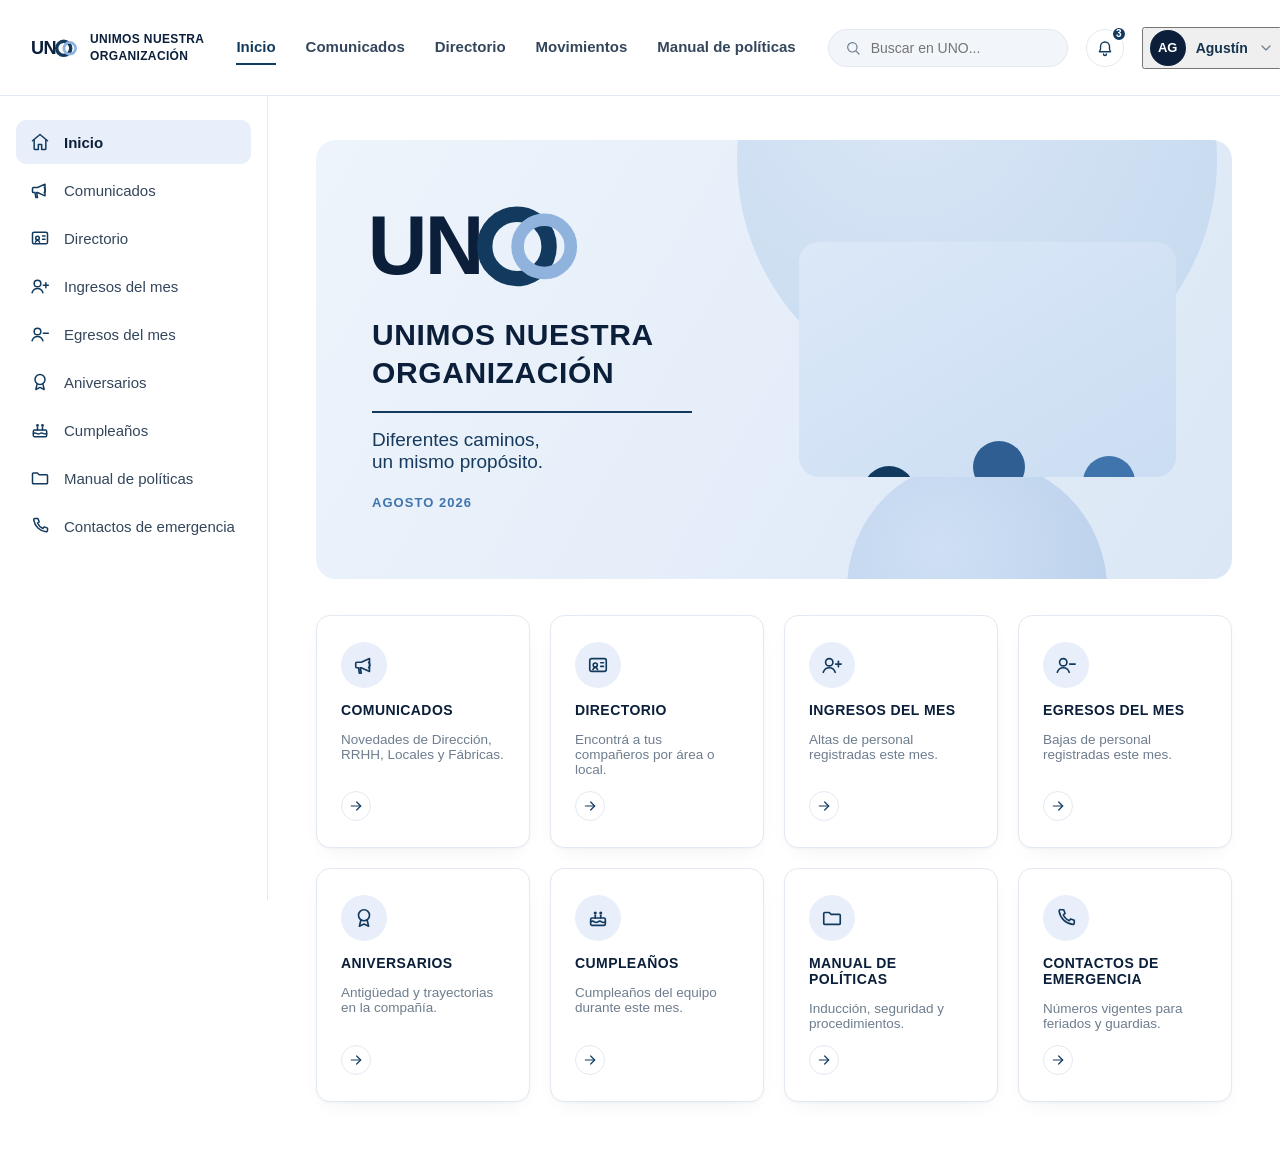
==== intranet/index.html @ 5af71566 "Construir las 9 páginas de la intranet UNO según la propuesta visual (PDF) - index.html (Inicio con " ====
<!doctype html>
<html lang="es">
<head>
  <meta charset="UTF-8">
  <meta name="viewport" content="width=device-width, initial-scale=1">
  <title>Inicio · UNO Intranet</title>
  <meta name="description" content="Portal de inicio de la intranet de UNO.">
  <link rel="icon" type="image/svg+xml" href="assets/img/favicon.svg">
  <link rel="stylesheet" href="assets/css/styles.css">
</head>
<body>
  <header class="site-header">
    <a class="brand" href="index.html">
      <img class="brand__mark" src="assets/img/logo-mark.svg" alt="" width="46" height="46">
      <span class="brand__word">UNIMOS NUESTRA<br>ORGANIZACIÓN</span>
    </a>
    <nav class="main-nav" aria-label="Navegación principal">
        <a class="main-nav__link is-active" href="index.html">Inicio</a>
        <a class="main-nav__link" href="comunicados.html">Comunicados</a>
        <a class="main-nav__link" href="directorio.html">Directorio</a>
        <a class="main-nav__link" href="ingresos.html">Movimientos</a>
        <a class="main-nav__link" href="manual-politicas.html">Manual de políticas</a>
    </nav>
    <div class="header-tools">
      <label class="search-box">
        <svg width="16" height="16" viewBox="0 0 24 24" fill="none" stroke="currentColor" stroke-width="1.8" stroke-linecap="round" stroke-linejoin="round"><circle cx="11" cy="11" r="7"/><path d="m21 21-4.3-4.3"/></svg>
        <input type="search" placeholder="Buscar en UNO..." aria-label="Buscar en UNO">
      </label>
      <button class="icon-btn" type="button" aria-label="Notificaciones">
        <svg width="18" height="18" viewBox="0 0 24 24" fill="none" stroke="currentColor" stroke-width="1.8" stroke-linecap="round" stroke-linejoin="round"><path d="M6 10a6 6 0 0 1 12 0v4l1.5 3h-15L6 14z"/><path d="M10 20a2 2 0 0 0 4 0"/></svg>
        <span class="badge">3</span>
      </button>
      <button class="user-chip" type="button">
        <span class="user-chip__avatar">AG</span>
        <span class="user-chip__name">Agustín</span>
        <svg width="16" height="16" viewBox="0 0 24 24" fill="none" stroke="currentColor" stroke-width="1.8" stroke-linecap="round" stroke-linejoin="round"><path d="m6 9 6 6 6-6"/></svg>
      </button>
    </div>
  </header>
  <div class="app-layout">
  <aside class="sidebar" aria-label="Navegación secundaria">
    <ul class="sidebar__list">
      <li><a class="sidebar__link is-active" href="index.html"><svg width="20" height="20" viewBox="0 0 24 24" fill="none" stroke="currentColor" stroke-width="1.8" stroke-linecap="round" stroke-linejoin="round"><path d="M3 10.5 12 3l9 7.5"/><path d="M5 9.5V20a1 1 0 0 0 1 1h4v-6h4v6h4a1 1 0 0 0 1-1V9.5"/></svg><span>Inicio</span></a></li>
      <li><a class="sidebar__link" href="comunicados.html"><svg width="20" height="20" viewBox="0 0 24 24" fill="none" stroke="currentColor" stroke-width="1.8" stroke-linecap="round" stroke-linejoin="round"><path d="M3 10v4a1 1 0 0 0 1 1h2l1 6h2l-1-6h1l9 4V5l-9 4H4a1 1 0 0 0-1 1z"/><path d="M17 9a4 4 0 0 1 0 6"/></svg><span>Comunicados</span></a></li>
      <li><a class="sidebar__link" href="directorio.html"><svg width="20" height="20" viewBox="0 0 24 24" fill="none" stroke="currentColor" stroke-width="1.8" stroke-linecap="round" stroke-linejoin="round"><rect x="3" y="5" width="18" height="14" rx="2"/><circle cx="9" cy="12" r="2.2"/><path d="M6.5 17c.6-1.6 1.8-2.4 2.5-2.4s1.9.8 2.5 2.4"/><path d="M15 9.5h3"/><path d="M15 13.5h3"/></svg><span>Directorio</span></a></li>
      <li><a class="sidebar__link" href="ingresos.html"><svg width="20" height="20" viewBox="0 0 24 24" fill="none" stroke="currentColor" stroke-width="1.8" stroke-linecap="round" stroke-linejoin="round"><circle cx="9" cy="9" r="4"/><path d="M2.5 20c1-3.2 3.4-5 6.5-5s5.5 1.8 6.5 5"/><path d="M19 8v6"/><path d="M16 11h6"/></svg><span>Ingresos del mes</span></a></li>
      <li><a class="sidebar__link" href="egresos.html"><svg width="20" height="20" viewBox="0 0 24 24" fill="none" stroke="currentColor" stroke-width="1.8" stroke-linecap="round" stroke-linejoin="round"><circle cx="9" cy="9" r="4"/><path d="M2.5 20c1-3.2 3.4-5 6.5-5s5.5 1.8 6.5 5"/><path d="M16 11h6"/></svg><span>Egresos del mes</span></a></li>
      <li><a class="sidebar__link" href="aniversarios.html"><svg width="20" height="20" viewBox="0 0 24 24" fill="none" stroke="currentColor" stroke-width="1.8" stroke-linecap="round" stroke-linejoin="round"><circle cx="12" cy="9" r="6"/><path d="M8.5 14.5 7 21l5-2.5L17 21l-1.5-6.5"/></svg><span>Aniversarios</span></a></li>
      <li><a class="sidebar__link" href="cumpleanos.html"><svg width="20" height="20" viewBox="0 0 24 24" fill="none" stroke="currentColor" stroke-width="1.8" stroke-linecap="round" stroke-linejoin="round"><rect x="4" y="12" width="16" height="8" rx="1.5"/><path d="M4 16.2c1.4-1 2.6-1 4 0s2.6 1 4 0 2.6-1 4 0 2.6 1 4 0"/><path d="M9 12V9"/><path d="M15 12V9"/><circle cx="9" cy="6.6" r=".8"/><circle cx="15" cy="6.6" r=".8"/></svg><span>Cumpleaños</span></a></li>
      <li><a class="sidebar__link" href="manual-politicas.html"><svg width="20" height="20" viewBox="0 0 24 24" fill="none" stroke="currentColor" stroke-width="1.8" stroke-linecap="round" stroke-linejoin="round"><path d="M3 7a1 1 0 0 1 1-1h5l2 2h9a1 1 0 0 1 1 1v9a1 1 0 0 1-1 1H4a1 1 0 0 1-1-1z"/></svg><span>Manual de políticas</span></a></li>
      <li><a class="sidebar__link" href="contactos-emergencia.html"><svg width="20" height="20" viewBox="0 0 24 24" fill="none" stroke="currentColor" stroke-width="1.8" stroke-linecap="round" stroke-linejoin="round"><path d="M6.5 3h3l1.5 4-2 1.5a12 12 0 0 0 6.5 6.5L17 13l4 1.5v3a1.5 1.5 0 0 1-1.6 1.5A17 17 0 0 1 4.5 4.6 1.5 1.5 0 0 1 6.5 3z"/></svg><span>Contactos de emergencia</span></a></li>
    </ul>
  </aside>
    <main class="content content--home">
      <section class="hero">
        <div class="hero__copy">
          <img class="hero__logo" src="assets/img/logo-mark.svg" alt="UNO">
          <h1 class="hero__title">Unimos nuestra<br>organización</h1>
          <p class="hero__tagline">Diferentes caminos,<br>un mismo propósito.</p>
          <p class="hero__date">AGOSTO 2026</p>
        </div>
        <div class="hero__art">
          <img src="assets/img/hero-team.svg" alt="Equipo de UNO" width="800" height="500" loading="lazy">
        </div>
      </section>
      <section class="home-grid">
        <a class="action-card" href="comunicados.html">
          <span class="action-card__icon"><svg width="22" height="22" viewBox="0 0 24 24" fill="none" stroke="currentColor" stroke-width="1.8" stroke-linecap="round" stroke-linejoin="round"><path d="M3 10v4a1 1 0 0 0 1 1h2l1 6h2l-1-6h1l9 4V5l-9 4H4a1 1 0 0 0-1 1z"/><path d="M17 9a4 4 0 0 1 0 6"/></svg></span>
          <h3 class="action-card__title">COMUNICADOS</h3>
          <p class="action-card__desc">Novedades de Dirección, RRHH, Locales y Fábricas.</p>
          <span class="action-card__arrow"><svg width="16" height="16" viewBox="0 0 24 24" fill="none" stroke="currentColor" stroke-width="1.8" stroke-linecap="round" stroke-linejoin="round"><path d="M5 12h14"/><path d="m13 6 6 6-6 6"/></svg></span>
        </a>
        <a class="action-card" href="directorio.html">
          <span class="action-card__icon"><svg width="22" height="22" viewBox="0 0 24 24" fill="none" stroke="currentColor" stroke-width="1.8" stroke-linecap="round" stroke-linejoin="round"><rect x="3" y="5" width="18" height="14" rx="2"/><circle cx="9" cy="12" r="2.2"/><path d="M6.5 17c.6-1.6 1.8-2.4 2.5-2.4s1.9.8 2.5 2.4"/><path d="M15 9.5h3"/><path d="M15 13.5h3"/></svg></span>
          <h3 class="action-card__title">DIRECTORIO</h3>
          <p class="action-card__desc">Encontrá a tus compañeros por área o local.</p>
          <span class="action-card__arrow"><svg width="16" height="16" viewBox="0 0 24 24" fill="none" stroke="currentColor" stroke-width="1.8" stroke-linecap="round" stroke-linejoin="round"><path d="M5 12h14"/><path d="m13 6 6 6-6 6"/></svg></span>
        </a>
        <a class="action-card" href="ingresos.html">
          <span class="action-card__icon"><svg width="22" height="22" viewBox="0 0 24 24" fill="none" stroke="currentColor" stroke-width="1.8" stroke-linecap="round" stroke-linejoin="round"><circle cx="9" cy="9" r="4"/><path d="M2.5 20c1-3.2 3.4-5 6.5-5s5.5 1.8 6.5 5"/><path d="M19 8v6"/><path d="M16 11h6"/></svg></span>
          <h3 class="action-card__title">INGRESOS DEL MES</h3>
          <p class="action-card__desc">Altas de personal registradas este mes.</p>
          <span class="action-card__arrow"><svg width="16" height="16" viewBox="0 0 24 24" fill="none" stroke="currentColor" stroke-width="1.8" stroke-linecap="round" stroke-linejoin="round"><path d="M5 12h14"/><path d="m13 6 6 6-6 6"/></svg></span>
        </a>
        <a class="action-card" href="egresos.html">
          <span class="action-card__icon"><svg width="22" height="22" viewBox="0 0 24 24" fill="none" stroke="currentColor" stroke-width="1.8" stroke-linecap="round" stroke-linejoin="round"><circle cx="9" cy="9" r="4"/><path d="M2.5 20c1-3.2 3.4-5 6.5-5s5.5 1.8 6.5 5"/><path d="M16 11h6"/></svg></span>
          <h3 class="action-card__title">EGRESOS DEL MES</h3>
          <p class="action-card__desc">Bajas de personal registradas este mes.</p>
          <span class="action-card__arrow"><svg width="16" height="16" viewBox="0 0 24 24" fill="none" stroke="currentColor" stroke-width="1.8" stroke-linecap="round" stroke-linejoin="round"><path d="M5 12h14"/><path d="m13 6 6 6-6 6"/></svg></span>
        </a>
        <a class="action-card" href="aniversarios.html">
          <span class="action-card__icon"><svg width="22" height="22" viewBox="0 0 24 24" fill="none" stroke="currentColor" stroke-width="1.8" stroke-linecap="round" stroke-linejoin="round"><circle cx="12" cy="9" r="6"/><path d="M8.5 14.5 7 21l5-2.5L17 21l-1.5-6.5"/></svg></span>
          <h3 class="action-card__title">ANIVERSARIOS</h3>
          <p class="action-card__desc">Antigüedad y trayectorias en la compañía.</p>
          <span class="action-card__arrow"><svg width="16" height="16" viewBox="0 0 24 24" fill="none" stroke="currentColor" stroke-width="1.8" stroke-linecap="round" stroke-linejoin="round"><path d="M5 12h14"/><path d="m13 6 6 6-6 6"/></svg></span>
        </a>
        <a class="action-card" href="cumpleanos.html">
          <span class="action-card__icon"><svg width="22" height="22" viewBox="0 0 24 24" fill="none" stroke="currentColor" stroke-width="1.8" stroke-linecap="round" stroke-linejoin="round"><rect x="4" y="12" width="16" height="8" rx="1.5"/><path d="M4 16.2c1.4-1 2.6-1 4 0s2.6 1 4 0 2.6-1 4 0 2.6 1 4 0"/><path d="M9 12V9"/><path d="M15 12V9"/><circle cx="9" cy="6.6" r=".8"/><circle cx="15" cy="6.6" r=".8"/></svg></span>
          <h3 class="action-card__title">CUMPLEAÑOS</h3>
          <p class="action-card__desc">Cumpleaños del equipo durante este mes.</p>
          <span class="action-card__arrow"><svg width="16" height="16" viewBox="0 0 24 24" fill="none" stroke="currentColor" stroke-width="1.8" stroke-linecap="round" stroke-linejoin="round"><path d="M5 12h14"/><path d="m13 6 6 6-6 6"/></svg></span>
        </a>
        <a class="action-card" href="manual-politicas.html">
          <span class="action-card__icon"><svg width="22" height="22" viewBox="0 0 24 24" fill="none" stroke="currentColor" stroke-width="1.8" stroke-linecap="round" stroke-linejoin="round"><path d="M3 7a1 1 0 0 1 1-1h5l2 2h9a1 1 0 0 1 1 1v9a1 1 0 0 1-1 1H4a1 1 0 0 1-1-1z"/></svg></span>
          <h3 class="action-card__title">MANUAL DE POLÍTICAS</h3>
          <p class="action-card__desc">Inducción, seguridad y procedimientos.</p>
          <span class="action-card__arrow"><svg width="16" height="16" viewBox="0 0 24 24" fill="none" stroke="currentColor" stroke-width="1.8" stroke-linecap="round" stroke-linejoin="round"><path d="M5 12h14"/><path d="m13 6 6 6-6 6"/></svg></span>
        </a>
        <a class="action-card" href="contactos-emergencia.html">
          <span class="action-card__icon"><svg width="22" height="22" viewBox="0 0 24 24" fill="none" stroke="currentColor" stroke-width="1.8" stroke-linecap="round" stroke-linejoin="round"><path d="M6.5 3h3l1.5 4-2 1.5a12 12 0 0 0 6.5 6.5L17 13l4 1.5v3a1.5 1.5 0 0 1-1.6 1.5A17 17 0 0 1 4.5 4.6 1.5 1.5 0 0 1 6.5 3z"/></svg></span>
          <h3 class="action-card__title">CONTACTOS DE EMERGENCIA</h3>
          <p class="action-card__desc">Números vigentes para feriados y guardias.</p>
          <span class="action-card__arrow"><svg width="16" height="16" viewBox="0 0 24 24" fill="none" stroke="currentColor" stroke-width="1.8" stroke-linecap="round" stroke-linejoin="round"><path d="M5 12h14"/><path d="m13 6 6 6-6 6"/></svg></span>
        </a>
      </section>
    </main>
  </div>
  <script src="assets/js/main.js"></script>
</body>
</html>
---- intranet/assets/css/styles.css ----
/* ==========================================================================
   UNO — Intranet
   Hoja de estilos compartida, basada en la propuesta visual (PDF).
   ========================================================================== */

:root {
  --navy-950: #0b1f3a;   /* logo / avatar / textos muy fuertes */
  --navy-900: #123a5e;   /* títulos, píldoras activas, badges */
  --navy-800: #163a5e;
  --blue-600: #3f74ad;   /* iconos, enlaces */
  --blue-500: #5c8fc4;
  --blue-100: #e8effa;   /* fondos circulares de iconos */
  --blue-50:  #f2f6fb;   /* fondo general del contenido */
  --blue-tab-inactive: #eef2f8;
  --border: #e3e9f2;
  --text-strong: #16334f;
  --text-body: #33465c;
  --text-muted: #6e7d8e;
  --white: #ffffff;

  --radius-lg: 20px;
  --radius-md: 14px;
  --radius-sm: 10px;
  --shadow-card: 0 1px 2px rgba(15, 40, 70, 0.04), 0 8px 24px -12px rgba(15, 40, 70, 0.10);
  --sidebar-w: 268px;
  --header-h: 96px;
}

* { box-sizing: border-box; }

html, body {
  margin: 0;
  padding: 0;
}

body {
  font-family: -apple-system, BlinkMacSystemFont, "Segoe UI", Roboto, Helvetica, Arial, sans-serif;
  color: var(--text-body);
  background: var(--white);
  -webkit-font-smoothing: antialiased;
}

a { color: inherit; text-decoration: none; }
ul { list-style: none; margin: 0; padding: 0; }
button { font: inherit; }

.sr-only {
  position: absolute;
  width: 1px; height: 1px;
  overflow: hidden;
  clip: rect(0 0 0 0);
  white-space: nowrap;
}

/* ---------- Header ---------- */

.site-header {
  height: var(--header-h);
  display: flex;
  align-items: center;
  gap: 32px;
  padding: 0 32px;
  border-bottom: 1px solid var(--border);
  background: var(--white);
  position: sticky;
  top: 0;
  z-index: 40;
}

.brand {
  display: flex;
  align-items: center;
  gap: 12px;
  flex-shrink: 0;
}

.brand__mark { width: 46px; height: 46px; flex-shrink: 0; }

.brand__word {
  font-size: 12px;
  font-weight: 800;
  letter-spacing: 0.03em;
  color: var(--navy-950);
  line-height: 1.35;
  text-transform: uppercase;
}

.main-nav {
  display: flex;
  align-items: center;
  gap: 30px;
  flex: 1;
}

.main-nav a {
  font-size: 15px;
  font-weight: 600;
  color: var(--text-body);
  padding: 8px 0;
  border-bottom: 2px solid transparent;
  white-space: nowrap;
}

.main-nav a:hover { color: var(--navy-900); }

.main-nav a.is-active {
  color: var(--navy-900);
  border-bottom-color: var(--navy-900);
}

.header-tools {
  display: flex;
  align-items: center;
  gap: 18px;
  flex-shrink: 0;
}

.search-box {
  display: flex;
  align-items: center;
  gap: 8px;
  background: var(--blue-50);
  border: 1px solid var(--border);
  border-radius: 999px;
  padding: 9px 16px;
  width: 240px;
  color: var(--text-muted);
}

.search-box input {
  border: none;
  background: transparent;
  outline: none;
  font-size: 14px;
  color: var(--text-body);
  width: 100%;
}

.search-box svg { flex-shrink: 0; color: var(--text-muted); }

.icon-btn {
  position: relative;
  width: 38px;
  height: 38px;
  border-radius: 50%;
  border: 1px solid var(--border);
  background: var(--white);
  display: flex;
  align-items: center;
  justify-content: center;
  color: var(--navy-900);
  cursor: pointer;
}

.icon-btn .badge {
  position: absolute;
  top: -4px;
  right: -4px;
  background: var(--navy-900);
  color: var(--white);
  font-size: 10px;
  font-weight: 700;
  min-width: 16px;
  height: 16px;
  border-radius: 999px;
  display: flex;
  align-items: center;
  justify-content: center;
  padding: 0 3px;
  border: 2px solid var(--white);
}

.user-chip {
  display: flex;
  align-items: center;
  gap: 10px;
  cursor: pointer;
}

.user-chip__avatar {
  width: 36px;
  height: 36px;
  border-radius: 50%;
  background: var(--navy-950);
  color: var(--white);
  font-size: 13px;
  font-weight: 700;
  display: flex;
  align-items: center;
  justify-content: center;
}

.user-chip__name {
  font-size: 14px;
  font-weight: 600;
  color: var(--text-strong);
}

.user-chip svg { color: var(--text-muted); }

/* ---------- Layout ---------- */

.app-layout {
  display: flex;
  align-items: flex-start;
  min-height: calc(100vh - var(--header-h));
}

.sidebar {
  width: var(--sidebar-w);
  flex-shrink: 0;
  border-right: 1px solid var(--border);
  padding: 24px 16px;
  position: sticky;
  top: var(--header-h);
  height: calc(100vh - var(--header-h));
  overflow-y: auto;
}

.sidebar__list { display: flex; flex-direction: column; gap: 4px; }

.sidebar__link {
  display: flex;
  align-items: center;
  gap: 14px;
  padding: 12px 14px;
  border-radius: var(--radius-sm);
  font-size: 15px;
  font-weight: 500;
  color: var(--text-body);
}

.sidebar__link svg {
  flex-shrink: 0;
  width: 20px;
  height: 20px;
  color: var(--navy-900);
}

.sidebar__link:hover { background: var(--blue-50); }

.sidebar__link.is-active {
  background: var(--blue-100);
  color: var(--navy-950);
  font-weight: 700;
}

.content {
  flex: 1;
  min-width: 0;
  padding: 44px 48px 64px;
  background: var(--blue-50);
  position: relative;
  overflow: hidden;
}

.content--home { background: var(--white); }

/* decorative corner circles used on inner pages */
.content::before,
.content::after {
  content: "";
  position: absolute;
  border-radius: 50%;
  background: radial-gradient(circle at 30% 30%, #e3edfb, #cfe0f5);
  z-index: 0;
  pointer-events: none;
}
.content::before {
  width: 520px; height: 520px;
  top: -180px; right: -220px;
}
.content::after {
  width: 300px; height: 300px;
  top: 120px; right: -140px;
  background: radial-gradient(circle at 30% 30%, #d6e5f8, #bcd4ee);
}
.content--home::before,
.content--home::after { content: none; }

.content > * { position: relative; z-index: 1; }

.page-head { max-width: 760px; margin-bottom: 32px; }

.eyebrow {
  display: inline-block;
  font-size: 12px;
  font-weight: 800;
  letter-spacing: 0.08em;
  text-transform: uppercase;
  color: var(--blue-600);
  padding-bottom: 10px;
  border-bottom: 3px solid var(--navy-900);
  margin-bottom: 18px;
}

.page-title {
  font-size: 40px;
  font-weight: 800;
  color: var(--navy-950);
  letter-spacing: 0.01em;
  margin: 0 0 14px;
  text-transform: uppercase;
}

.page-subtitle {
  font-size: 17px;
  color: var(--text-muted);
  margin: 0;
}

.page-footnote {
  position: absolute;
  right: 48px;
  bottom: 26px;
  font-size: 13px;
  font-weight: 700;
  color: var(--blue-500);
  letter-spacing: 0.04em;
  z-index: 1;
}

/* ---------- Tabs / filter pills ---------- */

.tabs {
  display: flex;
  flex-wrap: wrap;
  gap: 10px;
  margin-bottom: 28px;
}

.tab {
  border: 1px solid var(--border);
  background: var(--white);
  color: var(--text-body);
  font-size: 12px;
  font-weight: 800;
  letter-spacing: 0.04em;
  text-transform: uppercase;
  padding: 11px 20px;
  border-radius: 999px;
  cursor: pointer;
}

.tab:hover { border-color: var(--blue-500); }

.tab.is-active {
  background: var(--navy-900);
  border-color: var(--navy-900);
  color: var(--white);
}

/* ---------- Cards ---------- */

.panel {
  background: var(--white);
  border: 1px solid var(--border);
  border-radius: var(--radius-lg);
  box-shadow: var(--shadow-card);
  padding: 8px 32px;
}

.panel--pad { padding: 28px 32px; }

.list-row {
  display: flex;
  align-items: center;
  gap: 20px;
  padding: 24px 0;
  border-bottom: 1px solid var(--border);
}

.list-row:last-child { border-bottom: none; }

.list-row__meta {
  width: 110px;
  flex-shrink: 0;
  font-size: 12px;
  font-weight: 800;
  letter-spacing: 0.04em;
  text-transform: uppercase;
  color: var(--blue-600);
  align-self: flex-start;
  margin-top: 3px;
}

.list-row__avatar {
  width: 44px;
  height: 44px;
  border-radius: var(--radius-sm);
  background: var(--navy-900);
  color: var(--white);
  font-weight: 700;
  font-size: 13px;
  display: flex;
  align-items: center;
  justify-content: center;
  flex-shrink: 0;
}

.list-row__avatar.round { border-radius: 50%; }

.list-row__body { flex: 1; min-width: 0; }

.list-row__title {
  font-size: 16px;
  font-weight: 700;
  color: var(--text-strong);
  margin: 0 0 4px;
}

.list-row__desc {
  font-size: 14px;
  color: var(--text-muted);
  margin: 0;
}

.list-row__date {
  flex-shrink: 0;
  font-size: 13px;
  font-weight: 700;
  color: var(--navy-900);
  text-align: right;
}

.list-row__icon {
  width: 40px;
  height: 40px;
  border-radius: var(--radius-sm);
  background: var(--blue-100);
  color: var(--navy-900);
  font-size: 11px;
  font-weight: 800;
  display: flex;
  align-items: center;
  justify-content: center;
  flex-shrink: 0;
}

.pill-btn {
  flex-shrink: 0;
  border: 1px solid var(--border);
  background: var(--white);
  color: var(--navy-900);
  font-size: 12px;
  font-weight: 800;
  letter-spacing: 0.03em;
  text-transform: uppercase;
  padding: 10px 18px;
  border-radius: 999px;
  display: inline-flex;
  align-items: center;
  gap: 6px;
  cursor: pointer;
}

.pill-btn:hover { border-color: var(--blue-500); color: var(--blue-600); }

/* ---------- Panel header (badge + period) ---------- */

.panel-toolbar {
  display: flex;
  align-items: center;
  justify-content: space-between;
  padding: 22px 0;
  border-bottom: 1px solid var(--border);
}

.count-badge {
  background: var(--navy-900);
  color: var(--white);
  font-size: 12px;
  font-weight: 800;
  letter-spacing: 0.04em;
  padding: 9px 18px;
  border-radius: 999px;
}

.period-pill {
  border: 1px solid var(--border);
  color: var(--text-muted);
  font-size: 12px;
  font-weight: 800;
  letter-spacing: 0.04em;
  padding: 9px 18px;
  border-radius: 999px;
}

/* ---------- Grids ---------- */

.grid-2 {
  display: grid;
  grid-template-columns: repeat(2, 1fr);
  gap: 18px;
  padding: 28px 0;
}

.grid-4 {
  display: grid;
  grid-template-columns: repeat(4, 1fr);
  gap: 20px;
}

.tile {
  background: var(--blue-50);
  border: 1px solid var(--border);
  border-radius: var(--radius-md);
  padding: 22px;
  display: flex;
  align-items: center;
  gap: 16px;
}

.tile__badge {
  width: 52px;
  height: 52px;
  border-radius: 50%;
  border: 2px solid var(--navy-900);
  background: var(--white);
  color: var(--navy-900);
  font-weight: 800;
  font-size: 14px;
  display: flex;
  align-items: center;
  justify-content: center;
  flex-shrink: 0;
}

.tile__name {
  font-size: 16px;
  font-weight: 700;
  color: var(--text-strong);
  margin: 0 0 3px;
}

.tile__meta { font-size: 13px; color: var(--text-muted); margin: 0; }

/* person cards — directorio */

.person-card {
  background: var(--white);
  border: 1px solid var(--border);
  border-radius: var(--radius-md);
  box-shadow: var(--shadow-card);
  padding: 30px 20px;
  text-align: center;
}

.person-card__avatar {
  width: 76px;
  height: 76px;
  margin: 0 auto 14px;
  border-radius: 50%;
  background: var(--blue-100);
  border: 2px solid var(--blue-500);
  color: var(--navy-900);
  font-weight: 800;
  font-size: 20px;
  display: flex;
  align-items: center;
  justify-content: center;
}

.person-card__name {
  font-size: 16px;
  font-weight: 700;
  color: var(--text-strong);
  margin: 0 0 4px;
}

.person-card__role { font-size: 13px; color: var(--text-muted); margin: 0 0 10px; }

.person-card__group {
  font-size: 11px;
  font-weight: 800;
  letter-spacing: 0.05em;
  text-transform: uppercase;
  color: var(--blue-600);
  margin: 0;
}

/* ---------- Home: hero ---------- */

.hero {
  position: relative;
  overflow: hidden;
  display: grid;
  grid-template-columns: 1.05fr 1fr;
  align-items: center;
  gap: 32px;
  border-radius: var(--radius-lg);
  background: linear-gradient(120deg, #eef4fb 0%, #e4edf9 55%, #dbe7f5 100%);
  padding: 56px 56px;
  margin-bottom: 36px;
}

.hero::before,
.hero::after {
  content: "";
  position: absolute;
  border-radius: 50%;
  background: radial-gradient(circle at 35% 35%, #d9e6f6, #c3d8ee);
  z-index: 0;
}
.hero::before { width: 480px; height: 480px; top: -220px; left: 46%; }
.hero::after { width: 260px; height: 260px; bottom: -140px; left: 58%; background: radial-gradient(circle at 35% 35%, #cfe0f4, #b6cde9); }

.hero__copy { position: relative; z-index: 1; }

.hero__logo { width: 210px; height: auto; display: block; margin-bottom: 22px; }

.hero__title {
  font-size: 30px;
  font-weight: 800;
  color: var(--navy-950);
  letter-spacing: 0.02em;
  line-height: 1.25;
  margin: 0 0 20px;
  text-transform: uppercase;
}

.hero__tagline {
  font-size: 19px;
  color: var(--navy-800);
  border-top: 2px solid var(--navy-900);
  padding-top: 16px;
  max-width: 320px;
  margin: 0 0 22px;
}

.hero__date {
  font-size: 13px;
  font-weight: 800;
  letter-spacing: 0.08em;
  color: var(--blue-600);
}

.hero__art {
  position: relative;
  z-index: 1;
  border-radius: var(--radius-lg);
  overflow: hidden;
  aspect-ratio: 16 / 10;
}

.hero__art svg { width: 100%; height: 100%; display: block; }

.home-grid {
  display: grid;
  grid-template-columns: repeat(4, 1fr);
  gap: 20px;
}

.action-card {
  background: var(--white);
  border: 1px solid var(--border);
  border-radius: var(--radius-md);
  box-shadow: var(--shadow-card);
  padding: 26px 24px;
  display: flex;
  flex-direction: column;
  gap: 14px;
}

.action-card__icon {
  width: 46px;
  height: 46px;
  border-radius: 50%;
  background: var(--blue-100);
  color: var(--navy-900);
  display: flex;
  align-items: center;
  justify-content: center;
}

.action-card__title {
  font-size: 14px;
  font-weight: 800;
  letter-spacing: 0.03em;
  color: var(--navy-950);
  margin: 0;
}

.action-card__desc {
  font-size: 13.5px;
  color: var(--text-muted);
  margin: 0;
  flex: 1;
}

.action-card__arrow {
  width: 30px;
  height: 30px;
  border-radius: 50%;
  border: 1px solid var(--border);
  color: var(--navy-900);
  display: flex;
  align-items: center;
  justify-content: center;
}

.action-card:hover { border-color: var(--blue-500); }
.action-card:hover .action-card__arrow { background: var(--navy-900); color: var(--white); border-color: var(--navy-900); }

/* ---------- Contactos de emergencia ---------- */

.contact-toolbar {
  display: flex;
  align-items: center;
  justify-content: space-between;
  background: var(--blue-100);
  padding: 16px 24px;
  border-radius: var(--radius-sm);
  margin: 8px 0 24px;
}

.contact-toolbar span {
  font-size: 12px;
  font-weight: 800;
  letter-spacing: 0.05em;
  color: var(--navy-900);
  text-transform: uppercase;
}

.contact-grid {
  display: grid;
  grid-template-columns: repeat(2, 1fr);
  gap: 16px;
  padding-bottom: 28px;
}

.contact-item {
  background: var(--blue-50);
  border-left: 4px solid var(--blue-500);
  border-radius: 0 var(--radius-sm) var(--radius-sm) 0;
  padding: 16px 20px;
}

.contact-item__label {
  display: block;
  font-size: 11.5px;
  font-weight: 800;
  letter-spacing: 0.05em;
  text-transform: uppercase;
  color: var(--text-muted);
  margin-bottom: 6px;
}

.contact-item__value {
  font-size: 22px;
  font-weight: 800;
  color: var(--navy-950);
}

/* ---------- Utility / hidden state for JS filters ---------- */

.is-hidden { display: none !important; }

/* ---------- Responsive ---------- */

@media (max-width: 1180px) {
  .home-grid { grid-template-columns: repeat(2, 1fr); }
  .grid-4 { grid-template-columns: repeat(2, 1fr); }
  .hero { grid-template-columns: 1fr; }
  .hero__art { order: -1; }
}

@media (max-width: 900px) {
  .main-nav { display: none; }
  .search-box { width: 160px; }
  .sidebar { position: static; height: auto; width: 100%; border-right: none; border-bottom: 1px solid var(--border); }
  .app-layout { flex-direction: column; }
  .grid-2 { grid-template-columns: 1fr; }
  .contact-grid { grid-template-columns: 1fr; }
  .content { padding: 32px 20px; }
}
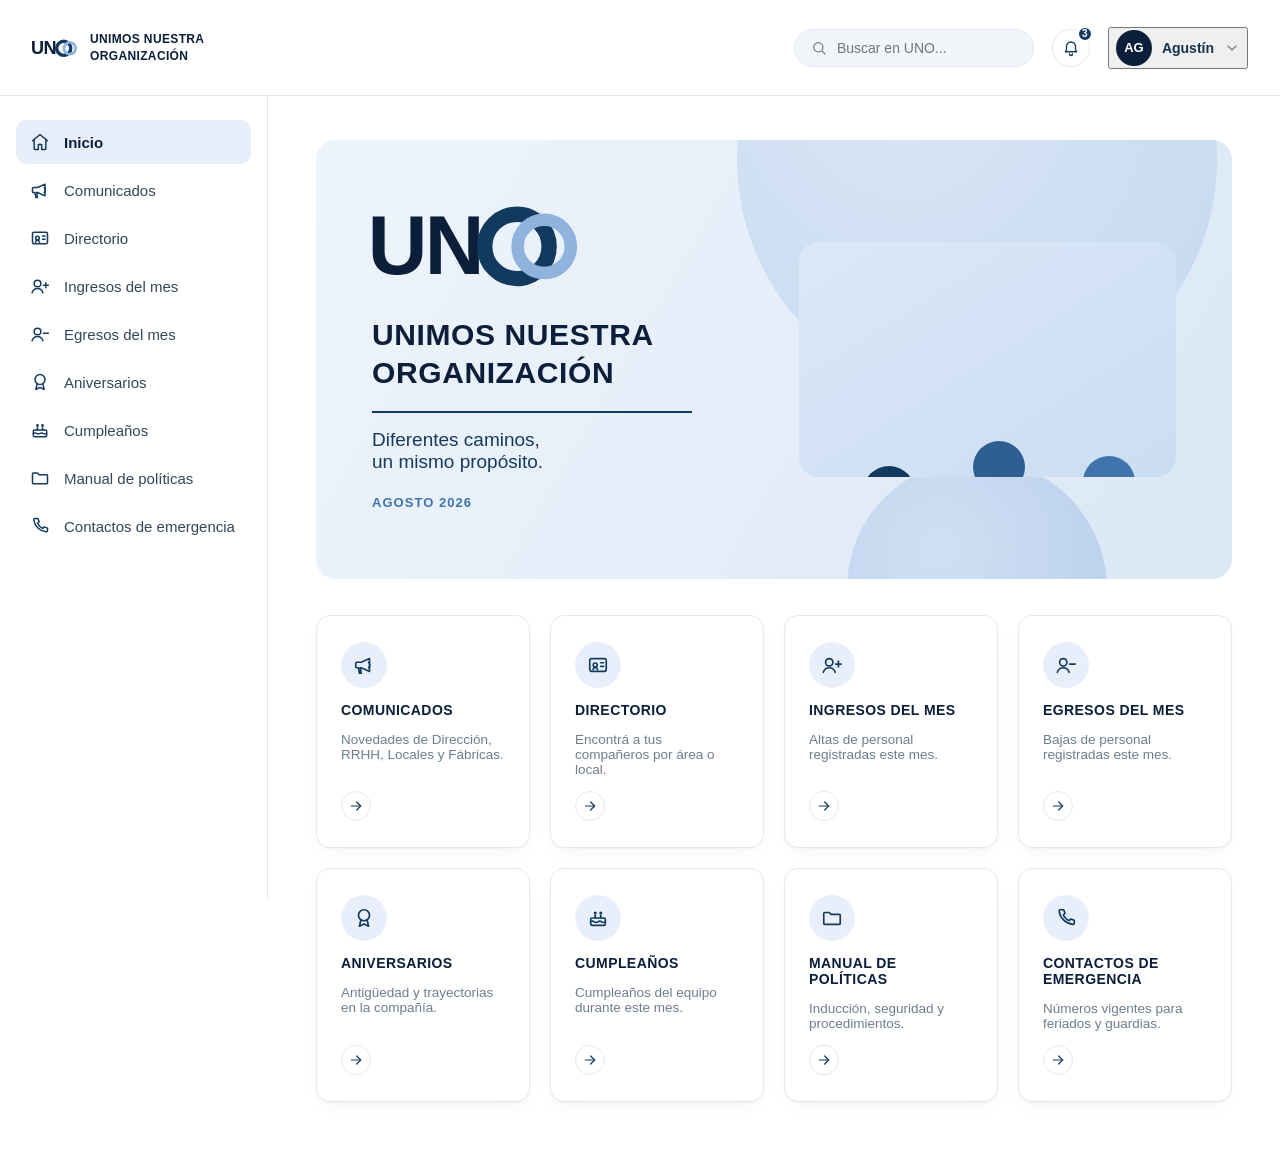
==== commit c4a8fcb7: "Unificar la navegación: dejar solo el menú lateral Se saca el menú de enlaces del header (que duplic" ====
--- a/intranet/index.html
+++ b/intranet/index.html
@@ -14,13 +14,6 @@
       <img class="brand__mark" src="assets/img/logo-mark.svg" alt="" width="46" height="46">
       <span class="brand__word">UNIMOS NUESTRA<br>ORGANIZACIÓN</span>
     </a>
-    <nav class="main-nav" aria-label="Navegación principal">
-        <a class="main-nav__link is-active" href="index.html">Inicio</a>
-        <a class="main-nav__link" href="comunicados.html">Comunicados</a>
-        <a class="main-nav__link" href="directorio.html">Directorio</a>
-        <a class="main-nav__link" href="ingresos.html">Movimientos</a>
-        <a class="main-nav__link" href="manual-politicas.html">Manual de políticas</a>
-    </nav>
     <div class="header-tools">
       <label class="search-box">
         <svg width="16" height="16" viewBox="0 0 24 24" fill="none" stroke="currentColor" stroke-width="1.8" stroke-linecap="round" stroke-linejoin="round"><circle cx="11" cy="11" r="7"/><path d="m21 21-4.3-4.3"/></svg>
--- a/intranet/assets/css/styles.css
+++ b/intranet/assets/css/styles.css
@@ -58,6 +58,7 @@
   height: var(--header-h);
   display: flex;
   align-items: center;
+  justify-content: space-between;
   gap: 32px;
   padding: 0 32px;
   border-bottom: 1px solid var(--border);
@@ -83,29 +84,6 @@
   color: var(--navy-950);
   line-height: 1.35;
   text-transform: uppercase;
-}
-
-.main-nav {
-  display: flex;
-  align-items: center;
-  gap: 30px;
-  flex: 1;
-}
-
-.main-nav a {
-  font-size: 15px;
-  font-weight: 600;
-  color: var(--text-body);
-  padding: 8px 0;
-  border-bottom: 2px solid transparent;
-  white-space: nowrap;
-}
-
-.main-nav a:hover { color: var(--navy-900); }
-
-.main-nav a.is-active {
-  color: var(--navy-900);
-  border-bottom-color: var(--navy-900);
 }
 
 .header-tools {
@@ -766,7 +744,6 @@
 }
 
 @media (max-width: 900px) {
-  .main-nav { display: none; }
   .search-box { width: 160px; }
   .sidebar { position: static; height: auto; width: 100%; border-right: none; border-bottom: 1px solid var(--border); }
   .app-layout { flex-direction: column; }
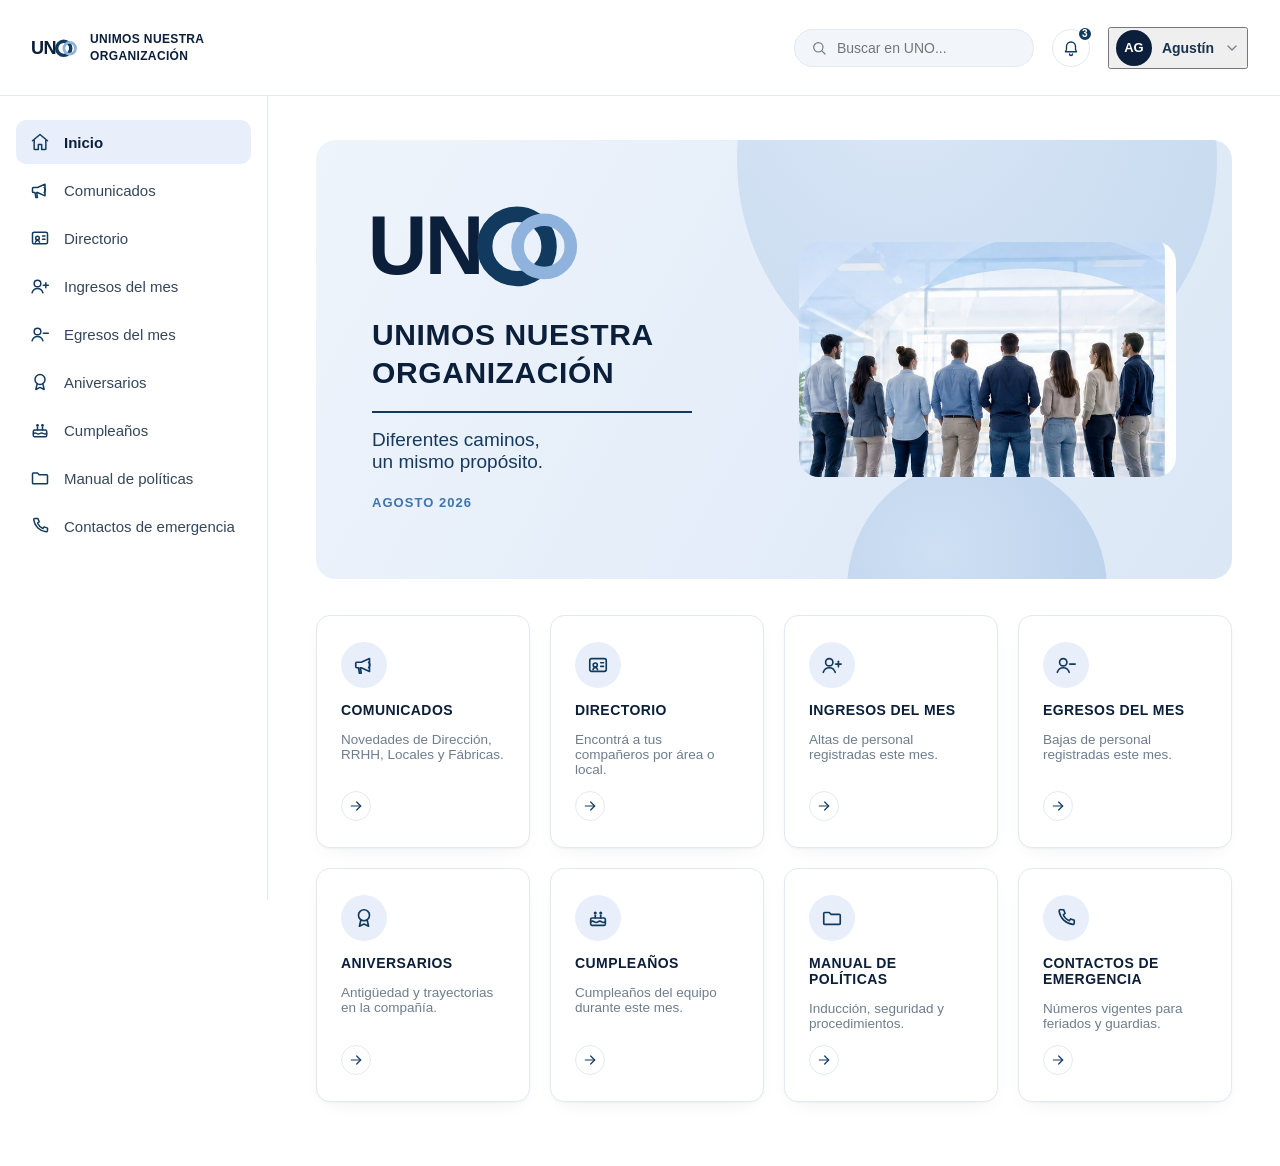
==== commit b4ec6051: "Usar la foto real del equipo extraída del PDF en el Inicio Reemplaza la ilustración SVG provisoria p" ====
--- a/intranet/index.html
+++ b/intranet/index.html
@@ -53,7 +53,7 @@
           <p class="hero__date">AGOSTO 2026</p>
         </div>
         <div class="hero__art">
-          <img src="assets/img/hero-team.svg" alt="Equipo de UNO" width="800" height="500" loading="lazy">
+          <img src="assets/img/hero-team.jpg" alt="Equipo de UNO" width="662" height="434" loading="lazy">
         </div>
       </section>
       <section class="home-grid">
--- a/intranet/assets/css/styles.css
+++ b/intranet/assets/css/styles.css
@@ -621,7 +621,8 @@
   aspect-ratio: 16 / 10;
 }
 
-.hero__art svg { width: 100%; height: 100%; display: block; }
+.hero__art svg,
+.hero__art img { width: 100%; height: 100%; display: block; object-fit: cover; }
 
 .home-grid {
   display: grid;
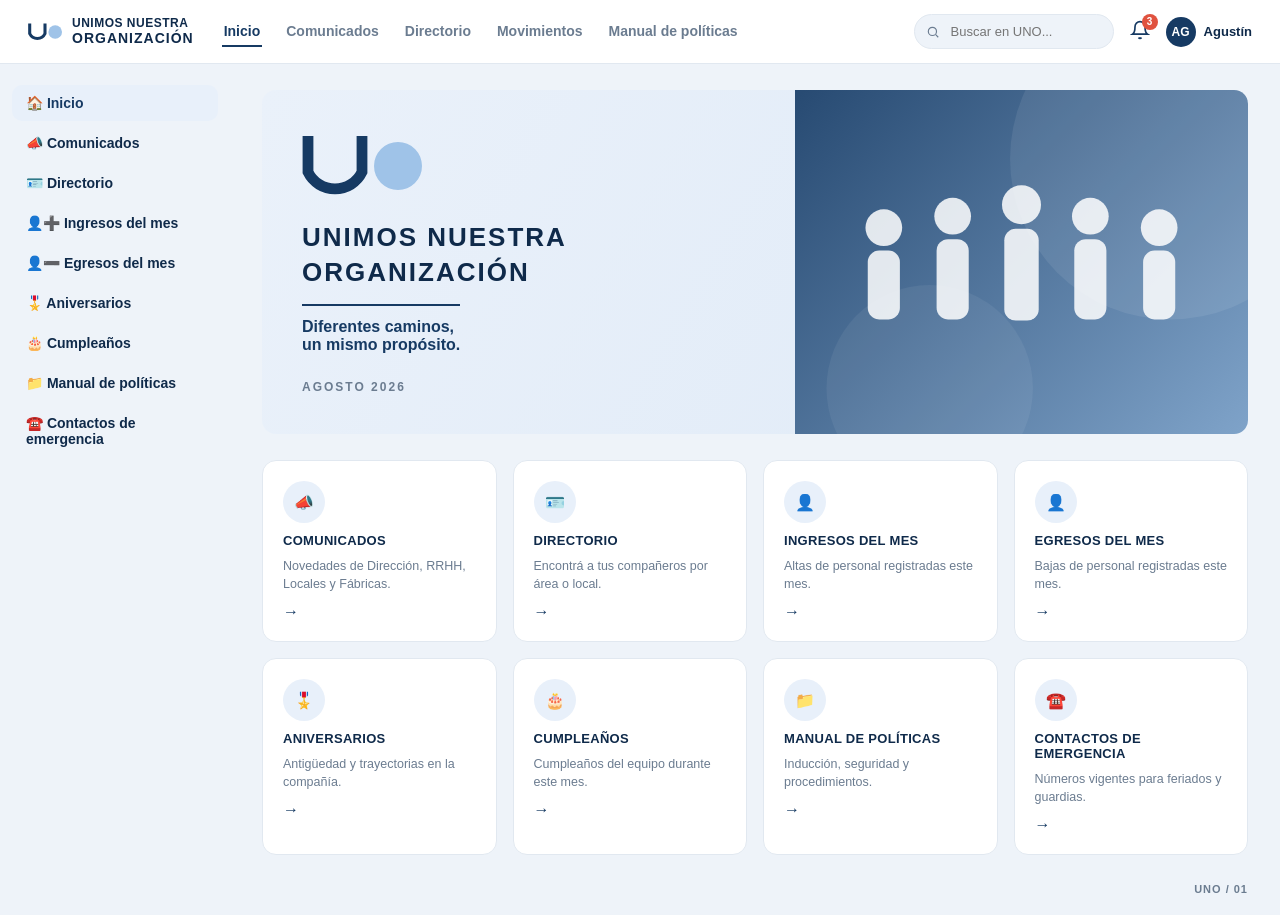
==== commit b6ec78ee: "Build UNO intranet site (static, multi-page) Implements the full intranet described in UNO_Propuesta" ====
--- a/intranet/index.html
+++ b/intranet/index.html
@@ -1,113 +1,87 @@
-<!doctype html>
+<!DOCTYPE html>
 <html lang="es">
 <head>
-  <meta charset="UTF-8">
-  <meta name="viewport" content="width=device-width, initial-scale=1">
-  <title>Inicio · UNO Intranet</title>
-  <meta name="description" content="Portal de inicio de la intranet de UNO.">
-  <link rel="icon" type="image/svg+xml" href="assets/img/favicon.svg">
-  <link rel="stylesheet" href="assets/css/styles.css">
+<meta charset="UTF-8">
+<meta name="viewport" content="width=device-width, initial-scale=1.0">
+<title>Inicio · UNO Intranet</title>
+<link rel="icon" href="data:image/svg+xml,<svg xmlns=%22http://www.w3.org/2000/svg%22 viewBox=%220 0 100 100%22><circle cx=%2250%22 cy=%2250%22 r=%2245%22 fill=%22%23163a63%22/></svg>">
+<link rel="stylesheet" href="assets/style.css">
 </head>
 <body>
-  <header class="site-header">
-    <a class="brand" href="index.html">
-      <img class="brand__mark" src="assets/img/logo-mark.svg" alt="" width="46" height="46">
-      <span class="brand__word">UNIMOS NUESTRA<br>ORGANIZACIÓN</span>
-    </a>
-    <div class="header-tools">
-      <label class="search-box">
-        <svg width="16" height="16" viewBox="0 0 24 24" fill="none" stroke="currentColor" stroke-width="1.8" stroke-linecap="round" stroke-linejoin="round"><circle cx="11" cy="11" r="7"/><path d="m21 21-4.3-4.3"/></svg>
-        <input type="search" placeholder="Buscar en UNO..." aria-label="Buscar en UNO">
-      </label>
-      <button class="icon-btn" type="button" aria-label="Notificaciones">
-        <svg width="18" height="18" viewBox="0 0 24 24" fill="none" stroke="currentColor" stroke-width="1.8" stroke-linecap="round" stroke-linejoin="round"><path d="M6 10a6 6 0 0 1 12 0v4l1.5 3h-15L6 14z"/><path d="M10 20a2 2 0 0 0 4 0"/></svg>
-        <span class="badge">3</span>
-      </button>
-      <button class="user-chip" type="button">
-        <span class="user-chip__avatar">AG</span>
-        <span class="user-chip__name">Agustín</span>
-        <svg width="16" height="16" viewBox="0 0 24 24" fill="none" stroke="currentColor" stroke-width="1.8" stroke-linecap="round" stroke-linejoin="round"><path d="m6 9 6 6 6-6"/></svg>
-      </button>
+
+<header class="topbar">
+  <button class="menu-toggle" id="menuToggle" aria-label="Menú">
+    <svg width="22" height="22" viewBox="0 0 24 24" fill="none" stroke="currentColor" stroke-width="2"><line x1="3" y1="6" x2="21" y2="6"/><line x1="3" y1="12" x2="21" y2="12"/><line x1="3" y1="18" x2="21" y2="18"/></svg>
+  </button>
+  <a class="brand" href="index.html">
+    <svg class="logo" viewBox="0 0 100 60" fill="none"><path d="M5 5 V35 A25 25 0 0 0 50 35 V5" stroke="#163a63" stroke-width="9" fill="none"/><circle cx="80" cy="30" r="20" fill="#9fc3e8"/></svg>
+    <div class="name">UNIMOS NUESTRA<b>ORGANIZACIÓN</b></div>
+  </a>
+  <nav class="topnav">
+    <a href="index.html" class="active">Inicio</a>
+    <a href="comunicados.html">Comunicados</a>
+    <a href="directorio.html">Directorio</a>
+    <a href="ingresos.html">Movimientos</a>
+    <a href="politicas.html">Manual de políticas</a>
+  </nav>
+  <div class="topbar-right">
+    <div class="search">
+      <svg width="14" height="14" viewBox="0 0 24 24" fill="none" stroke="currentColor" stroke-width="2"><circle cx="11" cy="11" r="7"/><line x1="21" y1="21" x2="16.65" y2="16.65"/></svg>
+      <input id="searchBox" placeholder="Buscar en UNO...">
     </div>
-  </header>
-  <div class="app-layout">
-  <aside class="sidebar" aria-label="Navegación secundaria">
-    <ul class="sidebar__list">
-      <li><a class="sidebar__link is-active" href="index.html"><svg width="20" height="20" viewBox="0 0 24 24" fill="none" stroke="currentColor" stroke-width="1.8" stroke-linecap="round" stroke-linejoin="round"><path d="M3 10.5 12 3l9 7.5"/><path d="M5 9.5V20a1 1 0 0 0 1 1h4v-6h4v6h4a1 1 0 0 0 1-1V9.5"/></svg><span>Inicio</span></a></li>
-      <li><a class="sidebar__link" href="comunicados.html"><svg width="20" height="20" viewBox="0 0 24 24" fill="none" stroke="currentColor" stroke-width="1.8" stroke-linecap="round" stroke-linejoin="round"><path d="M3 10v4a1 1 0 0 0 1 1h2l1 6h2l-1-6h1l9 4V5l-9 4H4a1 1 0 0 0-1 1z"/><path d="M17 9a4 4 0 0 1 0 6"/></svg><span>Comunicados</span></a></li>
-      <li><a class="sidebar__link" href="directorio.html"><svg width="20" height="20" viewBox="0 0 24 24" fill="none" stroke="currentColor" stroke-width="1.8" stroke-linecap="round" stroke-linejoin="round"><rect x="3" y="5" width="18" height="14" rx="2"/><circle cx="9" cy="12" r="2.2"/><path d="M6.5 17c.6-1.6 1.8-2.4 2.5-2.4s1.9.8 2.5 2.4"/><path d="M15 9.5h3"/><path d="M15 13.5h3"/></svg><span>Directorio</span></a></li>
-      <li><a class="sidebar__link" href="ingresos.html"><svg width="20" height="20" viewBox="0 0 24 24" fill="none" stroke="currentColor" stroke-width="1.8" stroke-linecap="round" stroke-linejoin="round"><circle cx="9" cy="9" r="4"/><path d="M2.5 20c1-3.2 3.4-5 6.5-5s5.5 1.8 6.5 5"/><path d="M19 8v6"/><path d="M16 11h6"/></svg><span>Ingresos del mes</span></a></li>
-      <li><a class="sidebar__link" href="egresos.html"><svg width="20" height="20" viewBox="0 0 24 24" fill="none" stroke="currentColor" stroke-width="1.8" stroke-linecap="round" stroke-linejoin="round"><circle cx="9" cy="9" r="4"/><path d="M2.5 20c1-3.2 3.4-5 6.5-5s5.5 1.8 6.5 5"/><path d="M16 11h6"/></svg><span>Egresos del mes</span></a></li>
-      <li><a class="sidebar__link" href="aniversarios.html"><svg width="20" height="20" viewBox="0 0 24 24" fill="none" stroke="currentColor" stroke-width="1.8" stroke-linecap="round" stroke-linejoin="round"><circle cx="12" cy="9" r="6"/><path d="M8.5 14.5 7 21l5-2.5L17 21l-1.5-6.5"/></svg><span>Aniversarios</span></a></li>
-      <li><a class="sidebar__link" href="cumpleanos.html"><svg width="20" height="20" viewBox="0 0 24 24" fill="none" stroke="currentColor" stroke-width="1.8" stroke-linecap="round" stroke-linejoin="round"><rect x="4" y="12" width="16" height="8" rx="1.5"/><path d="M4 16.2c1.4-1 2.6-1 4 0s2.6 1 4 0 2.6-1 4 0 2.6 1 4 0"/><path d="M9 12V9"/><path d="M15 12V9"/><circle cx="9" cy="6.6" r=".8"/><circle cx="15" cy="6.6" r=".8"/></svg><span>Cumpleaños</span></a></li>
-      <li><a class="sidebar__link" href="manual-politicas.html"><svg width="20" height="20" viewBox="0 0 24 24" fill="none" stroke="currentColor" stroke-width="1.8" stroke-linecap="round" stroke-linejoin="round"><path d="M3 7a1 1 0 0 1 1-1h5l2 2h9a1 1 0 0 1 1 1v9a1 1 0 0 1-1 1H4a1 1 0 0 1-1-1z"/></svg><span>Manual de políticas</span></a></li>
-      <li><a class="sidebar__link" href="contactos-emergencia.html"><svg width="20" height="20" viewBox="0 0 24 24" fill="none" stroke="currentColor" stroke-width="1.8" stroke-linecap="round" stroke-linejoin="round"><path d="M6.5 3h3l1.5 4-2 1.5a12 12 0 0 0 6.5 6.5L17 13l4 1.5v3a1.5 1.5 0 0 1-1.6 1.5A17 17 0 0 1 4.5 4.6 1.5 1.5 0 0 1 6.5 3z"/></svg><span>Contactos de emergencia</span></a></li>
-    </ul>
+    <div class="bell">
+      <svg width="20" height="20" viewBox="0 0 24 24" fill="none" stroke="currentColor" stroke-width="2"><path d="M18 8a6 6 0 10-12 0c0 7-3 9-3 9h18s-3-2-3-9"/><path d="M13.73 21a2 2 0 01-3.46 0"/></svg>
+      <span class="badge">3</span>
+    </div>
+    <div class="avatar-chip"><span class="circle">AG</span> Agustín</div>
+  </div>
+</header>
+
+<div class="layout">
+  <aside class="sidebar" id="sidebar">
+    <a href="index.html" class="active">🏠 Inicio</a>
+    <a href="comunicados.html">📣 Comunicados</a>
+    <a href="directorio.html">🪪 Directorio</a>
+    <a href="ingresos.html">👤➕ Ingresos del mes</a>
+    <a href="egresos.html">👤➖ Egresos del mes</a>
+    <a href="aniversarios.html">🎖️ Aniversarios</a>
+    <a href="cumpleanos.html">🎂 Cumpleaños</a>
+    <a href="politicas.html">📁 Manual de políticas</a>
+    <a href="contactos.html">☎️ Contactos de emergencia</a>
   </aside>
-    <main class="content content--home">
-      <section class="hero">
-        <div class="hero__copy">
-          <img class="hero__logo" src="assets/img/logo-mark.svg" alt="UNO">
-          <h1 class="hero__title">Unimos nuestra<br>organización</h1>
-          <p class="hero__tagline">Diferentes caminos,<br>un mismo propósito.</p>
-          <p class="hero__date">AGOSTO 2026</p>
+
+  <main class="content">
+    <section id="page-inicio" class="page">
+      <div class="hero">
+        <div class="hero-left">
+          <svg class="logo-big" viewBox="0 0 100 60" fill="none"><path d="M5 5 V35 A25 25 0 0 0 50 35 V5" stroke="#163a63" stroke-width="9" fill="none"/><circle cx="80" cy="30" r="20" fill="#9fc3e8"/></svg>
+          <h2>UNIMOS NUESTRA<br>ORGANIZACIÓN</h2>
+          <span class="tagline">Diferentes caminos,<br>un mismo propósito.</span>
+          <div class="month">AGOSTO 2026</div>
         </div>
-        <div class="hero__art">
-          <img src="assets/img/hero-team.jpg" alt="Equipo de UNO" width="662" height="434" loading="lazy">
+        <div class="hero-right">
+          <svg viewBox="0 0 400 300" preserveAspectRatio="xMidYMid slice">
+            <circle cx="330" cy="60" r="140" fill="rgba(255,255,255,.08)"/>
+            <circle cx="120" cy="260" r="90" fill="rgba(255,255,255,.06)"/>
+            <g fill="rgba(255,255,255,.85)">
+              <circle cx="80" cy="120" r="16"/><rect x="66" y="140" width="28" height="60" rx="10"/>
+              <circle cx="140" cy="110" r="16"/><rect x="126" y="130" width="28" height="70" rx="10"/>
+              <circle cx="200" cy="100" r="17"/><rect x="185" y="121" width="30" height="80" rx="10"/>
+              <circle cx="260" cy="110" r="16"/><rect x="246" y="130" width="28" height="70" rx="10"/>
+              <circle cx="320" cy="120" r="16"/><rect x="306" y="140" width="28" height="60" rx="10"/>
+            </g>
+          </svg>
         </div>
-      </section>
-      <section class="home-grid">
-        <a class="action-card" href="comunicados.html">
-          <span class="action-card__icon"><svg width="22" height="22" viewBox="0 0 24 24" fill="none" stroke="currentColor" stroke-width="1.8" stroke-linecap="round" stroke-linejoin="round"><path d="M3 10v4a1 1 0 0 0 1 1h2l1 6h2l-1-6h1l9 4V5l-9 4H4a1 1 0 0 0-1 1z"/><path d="M17 9a4 4 0 0 1 0 6"/></svg></span>
-          <h3 class="action-card__title">COMUNICADOS</h3>
-          <p class="action-card__desc">Novedades de Dirección, RRHH, Locales y Fábricas.</p>
-          <span class="action-card__arrow"><svg width="16" height="16" viewBox="0 0 24 24" fill="none" stroke="currentColor" stroke-width="1.8" stroke-linecap="round" stroke-linejoin="round"><path d="M5 12h14"/><path d="m13 6 6 6-6 6"/></svg></span>
-        </a>
-        <a class="action-card" href="directorio.html">
-          <span class="action-card__icon"><svg width="22" height="22" viewBox="0 0 24 24" fill="none" stroke="currentColor" stroke-width="1.8" stroke-linecap="round" stroke-linejoin="round"><rect x="3" y="5" width="18" height="14" rx="2"/><circle cx="9" cy="12" r="2.2"/><path d="M6.5 17c.6-1.6 1.8-2.4 2.5-2.4s1.9.8 2.5 2.4"/><path d="M15 9.5h3"/><path d="M15 13.5h3"/></svg></span>
-          <h3 class="action-card__title">DIRECTORIO</h3>
-          <p class="action-card__desc">Encontrá a tus compañeros por área o local.</p>
-          <span class="action-card__arrow"><svg width="16" height="16" viewBox="0 0 24 24" fill="none" stroke="currentColor" stroke-width="1.8" stroke-linecap="round" stroke-linejoin="round"><path d="M5 12h14"/><path d="m13 6 6 6-6 6"/></svg></span>
-        </a>
-        <a class="action-card" href="ingresos.html">
-          <span class="action-card__icon"><svg width="22" height="22" viewBox="0 0 24 24" fill="none" stroke="currentColor" stroke-width="1.8" stroke-linecap="round" stroke-linejoin="round"><circle cx="9" cy="9" r="4"/><path d="M2.5 20c1-3.2 3.4-5 6.5-5s5.5 1.8 6.5 5"/><path d="M19 8v6"/><path d="M16 11h6"/></svg></span>
-          <h3 class="action-card__title">INGRESOS DEL MES</h3>
-          <p class="action-card__desc">Altas de personal registradas este mes.</p>
-          <span class="action-card__arrow"><svg width="16" height="16" viewBox="0 0 24 24" fill="none" stroke="currentColor" stroke-width="1.8" stroke-linecap="round" stroke-linejoin="round"><path d="M5 12h14"/><path d="m13 6 6 6-6 6"/></svg></span>
-        </a>
-        <a class="action-card" href="egresos.html">
-          <span class="action-card__icon"><svg width="22" height="22" viewBox="0 0 24 24" fill="none" stroke="currentColor" stroke-width="1.8" stroke-linecap="round" stroke-linejoin="round"><circle cx="9" cy="9" r="4"/><path d="M2.5 20c1-3.2 3.4-5 6.5-5s5.5 1.8 6.5 5"/><path d="M16 11h6"/></svg></span>
-          <h3 class="action-card__title">EGRESOS DEL MES</h3>
-          <p class="action-card__desc">Bajas de personal registradas este mes.</p>
-          <span class="action-card__arrow"><svg width="16" height="16" viewBox="0 0 24 24" fill="none" stroke="currentColor" stroke-width="1.8" stroke-linecap="round" stroke-linejoin="round"><path d="M5 12h14"/><path d="m13 6 6 6-6 6"/></svg></span>
-        </a>
-        <a class="action-card" href="aniversarios.html">
-          <span class="action-card__icon"><svg width="22" height="22" viewBox="0 0 24 24" fill="none" stroke="currentColor" stroke-width="1.8" stroke-linecap="round" stroke-linejoin="round"><circle cx="12" cy="9" r="6"/><path d="M8.5 14.5 7 21l5-2.5L17 21l-1.5-6.5"/></svg></span>
-          <h3 class="action-card__title">ANIVERSARIOS</h3>
-          <p class="action-card__desc">Antigüedad y trayectorias en la compañía.</p>
-          <span class="action-card__arrow"><svg width="16" height="16" viewBox="0 0 24 24" fill="none" stroke="currentColor" stroke-width="1.8" stroke-linecap="round" stroke-linejoin="round"><path d="M5 12h14"/><path d="m13 6 6 6-6 6"/></svg></span>
-        </a>
-        <a class="action-card" href="cumpleanos.html">
-          <span class="action-card__icon"><svg width="22" height="22" viewBox="0 0 24 24" fill="none" stroke="currentColor" stroke-width="1.8" stroke-linecap="round" stroke-linejoin="round"><rect x="4" y="12" width="16" height="8" rx="1.5"/><path d="M4 16.2c1.4-1 2.6-1 4 0s2.6 1 4 0 2.6-1 4 0 2.6 1 4 0"/><path d="M9 12V9"/><path d="M15 12V9"/><circle cx="9" cy="6.6" r=".8"/><circle cx="15" cy="6.6" r=".8"/></svg></span>
-          <h3 class="action-card__title">CUMPLEAÑOS</h3>
-          <p class="action-card__desc">Cumpleaños del equipo durante este mes.</p>
-          <span class="action-card__arrow"><svg width="16" height="16" viewBox="0 0 24 24" fill="none" stroke="currentColor" stroke-width="1.8" stroke-linecap="round" stroke-linejoin="round"><path d="M5 12h14"/><path d="m13 6 6 6-6 6"/></svg></span>
-        </a>
-        <a class="action-card" href="manual-politicas.html">
-          <span class="action-card__icon"><svg width="22" height="22" viewBox="0 0 24 24" fill="none" stroke="currentColor" stroke-width="1.8" stroke-linecap="round" stroke-linejoin="round"><path d="M3 7a1 1 0 0 1 1-1h5l2 2h9a1 1 0 0 1 1 1v9a1 1 0 0 1-1 1H4a1 1 0 0 1-1-1z"/></svg></span>
-          <h3 class="action-card__title">MANUAL DE POLÍTICAS</h3>
-          <p class="action-card__desc">Inducción, seguridad y procedimientos.</p>
-          <span class="action-card__arrow"><svg width="16" height="16" viewBox="0 0 24 24" fill="none" stroke="currentColor" stroke-width="1.8" stroke-linecap="round" stroke-linejoin="round"><path d="M5 12h14"/><path d="m13 6 6 6-6 6"/></svg></span>
-        </a>
-        <a class="action-card" href="contactos-emergencia.html">
-          <span class="action-card__icon"><svg width="22" height="22" viewBox="0 0 24 24" fill="none" stroke="currentColor" stroke-width="1.8" stroke-linecap="round" stroke-linejoin="round"><path d="M6.5 3h3l1.5 4-2 1.5a12 12 0 0 0 6.5 6.5L17 13l4 1.5v3a1.5 1.5 0 0 1-1.6 1.5A17 17 0 0 1 4.5 4.6 1.5 1.5 0 0 1 6.5 3z"/></svg></span>
-          <h3 class="action-card__title">CONTACTOS DE EMERGENCIA</h3>
-          <p class="action-card__desc">Números vigentes para feriados y guardias.</p>
-          <span class="action-card__arrow"><svg width="16" height="16" viewBox="0 0 24 24" fill="none" stroke="currentColor" stroke-width="1.8" stroke-linecap="round" stroke-linejoin="round"><path d="M5 12h14"/><path d="m13 6 6 6-6 6"/></svg></span>
-        </a>
-      </section>
-    </main>
-  </div>
-  <script src="assets/js/main.js"></script>
+      </div>
+
+      <div class="grid" id="homeTiles"></div>
+    </section>
+
+    <div class="page-num">UNO / 01</div>
+  </main>
+</div>
+
+<script src="assets/data.js"></script>
+<script src="assets/app.js"></script>
 </body>
 </html>
--- a/intranet/assets/style.css
+++ b/intranet/assets/style.css
@@ -0,0 +1,172 @@
+:root{
+  --navy:#163a63;
+  --navy-dark:#0f2a4a;
+  --blue:#9fc3e8;
+  --blue-soft:#e8f0fa;
+  --bg:#eef3f9;
+  --card:#ffffff;
+  --text:#1c2e42;
+  --muted:#6b7c90;
+  --border:#e1e8f0;
+  --radius:14px;
+}
+*{box-sizing:border-box;}
+body{margin:0;font-family:-apple-system,BlinkMacSystemFont,"Segoe UI",Roboto,Helvetica,Arial,sans-serif;background:var(--bg);color:var(--text);}
+a{color:inherit;text-decoration:none;}
+button{font-family:inherit;cursor:pointer;}
+
+/* Topbar */
+.topbar{
+  display:flex;align-items:center;gap:28px;
+  background:var(--card);border-bottom:1px solid var(--border);
+  padding:14px 28px;position:sticky;top:0;z-index:50;flex-wrap:wrap;
+}
+.brand{display:flex;align-items:center;gap:10px;font-weight:800;color:var(--navy-dark);white-space:nowrap;}
+.brand .logo{width:34px;height:34px;flex:none;}
+.brand .name{font-size:12px;line-height:1.2;letter-spacing:.5px;}
+.brand .name b{display:block;font-size:14px;letter-spacing:1px;}
+.topnav{display:flex;gap:22px;flex:1;flex-wrap:wrap;}
+.topnav a{font-size:14px;font-weight:600;color:var(--muted);padding:6px 2px;border-bottom:2px solid transparent;}
+.topnav a.active{color:var(--navy);border-bottom-color:var(--navy);}
+.topbar-right{display:flex;align-items:center;gap:16px;margin-left:auto;}
+.search{position:relative;}
+.search input{
+  border:1px solid var(--border);background:var(--bg);border-radius:20px;
+  padding:9px 16px 9px 36px;font-size:13px;width:200px;outline:none;
+}
+.search svg{position:absolute;left:12px;top:50%;transform:translateY(-50%);color:var(--muted);}
+.bell{position:relative;color:var(--navy);}
+.bell .badge{position:absolute;top:-6px;right:-8px;background:#e0523f;color:#fff;font-size:10px;font-weight:700;border-radius:50%;width:16px;height:16px;display:flex;align-items:center;justify-content:center;}
+.avatar-chip{display:flex;align-items:center;gap:8px;font-size:13px;font-weight:700;color:var(--navy-dark);}
+.avatar-chip .circle{width:30px;height:30px;border-radius:50%;background:var(--navy);color:#fff;display:flex;align-items:center;justify-content:center;font-size:12px;}
+
+/* Layout */
+.layout{display:flex;align-items:flex-start;max-width:1500px;margin:0 auto;}
+.sidebar{
+  width:230px;flex:none;padding:20px 12px;position:sticky;top:65px;
+  height:calc(100vh - 65px);overflow-y:auto;
+}
+.sidebar a{
+  display:flex;align-items:center;gap:12px;padding:10px 14px;border-radius:10px;
+  font-size:14px;font-weight:600;color:var(--navy-dark);margin-bottom:4px;
+}
+.sidebar a.active{background:var(--blue-soft);color:var(--navy);}
+.sidebar a:hover:not(.active){background:#f4f8fc;}
+
+.content{flex:1;min-width:0;padding:26px 32px 60px;position:relative;}
+.eyebrow{font-size:12px;font-weight:800;letter-spacing:1px;color:var(--navy);margin-bottom:6px;}
+.eyebrow::after{content:"";display:block;width:34px;height:3px;background:var(--navy);margin-top:6px;border-radius:2px;}
+h1.page-title{font-size:30px;margin:6px 0 6px;color:var(--navy-dark);}
+.page-sub{color:var(--muted);font-size:14px;margin-bottom:22px;}
+.page-num{position:absolute;right:32px;bottom:20px;font-size:11px;font-weight:700;color:var(--muted);letter-spacing:1px;}
+
+.card{background:var(--card);border-radius:var(--radius);border:1px solid var(--border);}
+
+/* Hero (Inicio) */
+.hero{
+  display:flex;align-items:stretch;gap:0;overflow:hidden;border-radius:var(--radius);
+  background:linear-gradient(120deg,#eaf1fa,#dfeaf7);position:relative;margin-bottom:26px;
+}
+.hero-left{padding:40px;flex:1;min-width:260px;}
+.hero-left .logo-big{width:120px;height:auto;margin-bottom:14px;}
+.hero-left h2{font-size:26px;letter-spacing:2px;color:var(--navy-dark);margin:0 0 14px;line-height:1.35;}
+.hero-left .tagline{color:var(--navy);font-weight:600;font-size:16px;border-top:2px solid var(--navy);padding-top:12px;display:inline-block;max-width:260px;}
+.hero-left .month{margin-top:26px;font-size:12px;letter-spacing:2px;font-weight:800;color:var(--muted);}
+.hero-right{flex:1;min-width:260px;position:relative;background:linear-gradient(135deg,#274a72,#7fa3c9);}
+.hero-right svg{width:100%;height:100%;display:block;}
+
+.grid{display:grid;grid-template-columns:repeat(4,1fr);gap:16px;}
+@media (max-width:1100px){.grid{grid-template-columns:repeat(2,1fr);}}
+@media (max-width:600px){.grid{grid-template-columns:1fr;}}
+
+.tile{padding:20px;display:flex;flex-direction:column;gap:10px;transition:box-shadow .15s,transform .15s;}
+.tile:hover{box-shadow:0 8px 24px rgba(22,58,99,.1);transform:translateY(-2px);}
+.tile .icon{width:42px;height:42px;border-radius:50%;background:var(--blue-soft);color:var(--navy);display:flex;align-items:center;justify-content:center;}
+.tile .t-title{font-weight:800;font-size:13px;letter-spacing:.3px;color:var(--navy-dark);}
+.tile .t-desc{font-size:12.5px;color:var(--muted);line-height:1.4;}
+.tile .arrow{color:var(--navy);font-weight:700;}
+
+/* Filters */
+.filters{display:flex;gap:8px;margin-bottom:20px;flex-wrap:wrap;}
+.filters button{
+  border:1px solid var(--border);background:var(--card);padding:8px 16px;border-radius:20px;
+  font-size:12px;font-weight:700;color:var(--muted);letter-spacing:.3px;
+}
+.filters button.active{background:var(--navy-dark);color:#fff;border-color:var(--navy-dark);}
+
+/* Comunicados list */
+.list-card{padding:6px 24px;}
+.list-row{display:flex;gap:20px;align-items:flex-start;padding:18px 0;border-bottom:1px solid var(--border);}
+.list-row:last-child{border-bottom:none;}
+.tag{font-size:11px;font-weight:800;color:var(--navy);width:90px;flex:none;letter-spacing:.4px;padding-top:2px;}
+.list-body{flex:1;min-width:0;}
+.list-body .lt{font-weight:700;font-size:15px;color:var(--navy-dark);margin-bottom:3px;}
+.list-body .ld{font-size:13px;color:var(--muted);}
+.list-date{flex:none;font-size:12px;font-weight:700;color:var(--muted);white-space:nowrap;padding-top:2px;}
+
+/* Directorio */
+.person-card{padding:22px 16px;text-align:center;}
+.person-card .circle{
+  width:56px;height:56px;border-radius:50%;border:2px solid var(--navy);
+  display:flex;align-items:center;justify-content:center;margin:0 auto 12px;
+  font-weight:800;color:var(--navy);background:var(--blue-soft);font-size:14px;
+}
+.person-card .p-name{font-weight:700;font-size:14px;color:var(--navy-dark);}
+.person-card .p-role{font-size:12px;color:var(--muted);margin:2px 0 6px;}
+.person-card .p-tag{font-size:10.5px;font-weight:800;color:var(--navy);letter-spacing:.5px;}
+
+/* Movimientos */
+.mov-badge{display:inline-block;background:var(--navy-dark);color:#fff;font-size:11px;font-weight:800;padding:6px 14px;border-radius:20px;}
+.mov-badge.out{background:#b1493c;}
+.mov-head{display:flex;justify-content:space-between;align-items:center;padding:18px 24px;border-bottom:1px solid var(--border);}
+.mov-head .period{font-size:11px;font-weight:700;color:var(--muted);border:1px solid var(--border);padding:6px 14px;border-radius:20px;}
+.mov-row{display:flex;align-items:center;gap:16px;padding:14px 24px;border-bottom:1px solid var(--border);}
+.mov-row:last-child{border-bottom:none;}
+.mov-row .circle{
+  width:38px;height:38px;border-radius:8px;background:var(--navy-dark);color:#fff;
+  display:flex;align-items:center;justify-content:center;font-size:11px;font-weight:800;flex:none;
+}
+.mov-row.out .circle{background:#b1493c;}
+.mov-row .mv-name{font-weight:700;font-size:14px;color:var(--navy-dark);}
+.mov-row .mv-sub{font-size:12px;color:var(--muted);}
+.mov-row .mv-date{margin-left:auto;font-size:12px;font-weight:700;color:var(--navy);white-space:nowrap;}
+
+/* Aniversarios / Cumpleaños */
+.anniv-card{display:flex;align-items:center;gap:16px;padding:18px 20px;}
+.anniv-card .circle{
+  width:48px;height:48px;border-radius:50%;border:2px solid var(--navy);
+  display:flex;align-items:center;justify-content:center;font-weight:800;color:var(--navy-dark);font-size:12px;flex:none;
+}
+.anniv-card .a-name{font-weight:700;font-size:14px;color:var(--navy-dark);}
+.anniv-card .a-sub{font-size:12px;color:var(--muted);}
+.anniv-grid{display:grid;grid-template-columns:1fr 1fr;gap:16px;}
+@media (max-width:700px){.anniv-grid{grid-template-columns:1fr;}}
+
+/* Manual de politicas */
+.doc-row{display:flex;align-items:center;gap:16px;padding:16px 24px;border-bottom:1px solid var(--border);}
+.doc-row:last-child{border-bottom:none;}
+.doc-icon{width:34px;height:34px;border-radius:8px;background:var(--blue-soft);color:var(--navy);display:flex;align-items:center;justify-content:center;font-size:10px;font-weight:800;flex:none;}
+.doc-title{flex:1;font-weight:700;font-size:14px;color:var(--navy-dark);}
+.doc-open{border:1px solid var(--border);background:var(--card);padding:7px 16px;border-radius:20px;font-size:11px;font-weight:800;color:var(--navy);}
+
+/* Contactos */
+.contact-card{padding:0;overflow:hidden;}
+.contact-head{display:flex;justify-content:space-between;padding:14px 24px;background:var(--blue-soft);font-size:11px;font-weight:800;color:var(--navy);letter-spacing:.5px;}
+.contact-grid{display:grid;grid-template-columns:1fr 1fr;gap:0;padding:20px 24px 24px;}
+@media (max-width:700px){.contact-grid{grid-template-columns:1fr;}}
+.contact-item{background:var(--bg);border-radius:10px;padding:14px 18px;margin:8px;}
+.contact-item .c-label{font-size:11px;font-weight:800;color:var(--muted);letter-spacing:.5px;}
+.contact-item .c-value{font-size:20px;font-weight:800;color:var(--navy-dark);margin-top:2px;}
+
+.hidden{display:none !important;}
+
+/* Mobile sidebar toggle */
+.menu-toggle{display:none;background:none;border:none;color:var(--navy-dark);padding:4px;}
+@media (max-width:900px){
+  .menu-toggle{display:block;}
+  .sidebar{position:fixed;left:-260px;top:0;height:100vh;background:var(--card);z-index:60;
+    transition:left .2s;box-shadow:2px 0 12px rgba(0,0,0,.1);padding-top:70px;}
+  .sidebar.open{left:0;}
+  .topnav{display:none;}
+  .search input{width:120px;}
+}
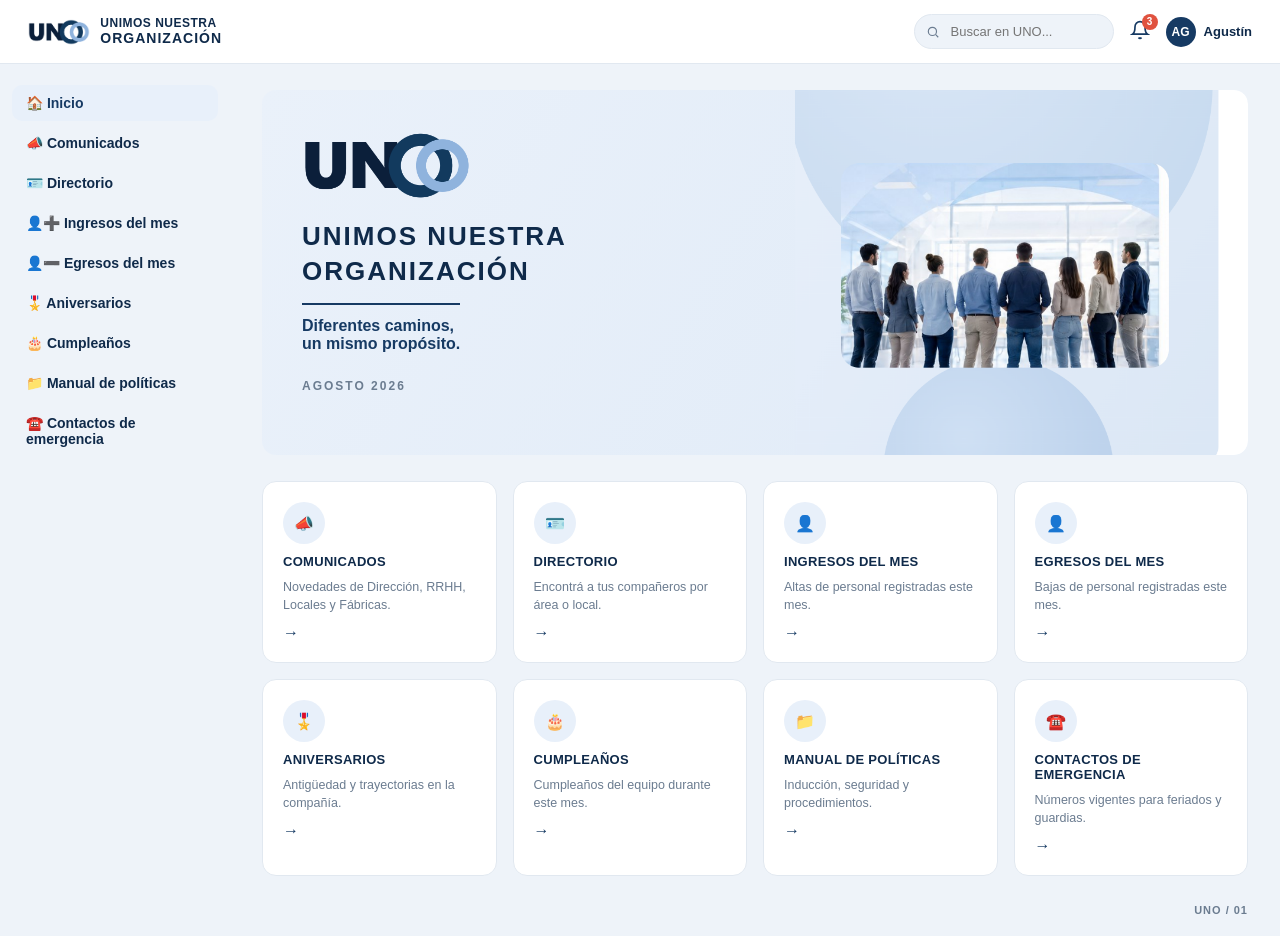
==== commit df5f3e5b: "Add real logo/photo assets and remove duplicated navigation - intranet/assets/images/logo-uno.png: r" ====
--- a/intranet/index.html
+++ b/intranet/index.html
@@ -14,16 +14,9 @@
     <svg width="22" height="22" viewBox="0 0 24 24" fill="none" stroke="currentColor" stroke-width="2"><line x1="3" y1="6" x2="21" y2="6"/><line x1="3" y1="12" x2="21" y2="12"/><line x1="3" y1="18" x2="21" y2="18"/></svg>
   </button>
   <a class="brand" href="index.html">
-    <svg class="logo" viewBox="0 0 100 60" fill="none"><path d="M5 5 V35 A25 25 0 0 0 50 35 V5" stroke="#163a63" stroke-width="9" fill="none"/><circle cx="80" cy="30" r="20" fill="#9fc3e8"/></svg>
+    <img class="logo" src="assets/images/logo-uno.png" alt="UNO">
     <div class="name">UNIMOS NUESTRA<b>ORGANIZACIÓN</b></div>
   </a>
-  <nav class="topnav">
-    <a href="index.html" class="active">Inicio</a>
-    <a href="comunicados.html">Comunicados</a>
-    <a href="directorio.html">Directorio</a>
-    <a href="ingresos.html">Movimientos</a>
-    <a href="politicas.html">Manual de políticas</a>
-  </nav>
   <div class="topbar-right">
     <div class="search">
       <svg width="14" height="14" viewBox="0 0 24 24" fill="none" stroke="currentColor" stroke-width="2"><circle cx="11" cy="11" r="7"/><line x1="21" y1="21" x2="16.65" y2="16.65"/></svg>
@@ -54,23 +47,13 @@
     <section id="page-inicio" class="page">
       <div class="hero">
         <div class="hero-left">
-          <svg class="logo-big" viewBox="0 0 100 60" fill="none"><path d="M5 5 V35 A25 25 0 0 0 50 35 V5" stroke="#163a63" stroke-width="9" fill="none"/><circle cx="80" cy="30" r="20" fill="#9fc3e8"/></svg>
+          <img class="logo-big" src="assets/images/logo-uno.png" alt="UNO">
           <h2>UNIMOS NUESTRA<br>ORGANIZACIÓN</h2>
           <span class="tagline">Diferentes caminos,<br>un mismo propósito.</span>
           <div class="month">AGOSTO 2026</div>
         </div>
         <div class="hero-right">
-          <svg viewBox="0 0 400 300" preserveAspectRatio="xMidYMid slice">
-            <circle cx="330" cy="60" r="140" fill="rgba(255,255,255,.08)"/>
-            <circle cx="120" cy="260" r="90" fill="rgba(255,255,255,.06)"/>
-            <g fill="rgba(255,255,255,.85)">
-              <circle cx="80" cy="120" r="16"/><rect x="66" y="140" width="28" height="60" rx="10"/>
-              <circle cx="140" cy="110" r="16"/><rect x="126" y="130" width="28" height="70" rx="10"/>
-              <circle cx="200" cy="100" r="17"/><rect x="185" y="121" width="30" height="80" rx="10"/>
-              <circle cx="260" cy="110" r="16"/><rect x="246" y="130" width="28" height="70" rx="10"/>
-              <circle cx="320" cy="120" r="16"/><rect x="306" y="140" width="28" height="60" rx="10"/>
-            </g>
-          </svg>
+          <img src="assets/images/hero-team.png" alt="Equipo UNO">
         </div>
       </div>
 
--- a/intranet/assets/style.css
+++ b/intranet/assets/style.css
@@ -21,13 +21,10 @@
   background:var(--card);border-bottom:1px solid var(--border);
   padding:14px 28px;position:sticky;top:0;z-index:50;flex-wrap:wrap;
 }
-.brand{display:flex;align-items:center;gap:10px;font-weight:800;color:var(--navy-dark);white-space:nowrap;}
-.brand .logo{width:34px;height:34px;flex:none;}
+.brand{display:flex;align-items:center;gap:10px;font-weight:800;color:var(--navy-dark);white-space:nowrap;flex:1;}
+.brand .logo{height:26px;width:auto;flex:none;}
 .brand .name{font-size:12px;line-height:1.2;letter-spacing:.5px;}
 .brand .name b{display:block;font-size:14px;letter-spacing:1px;}
-.topnav{display:flex;gap:22px;flex:1;flex-wrap:wrap;}
-.topnav a{font-size:14px;font-weight:600;color:var(--muted);padding:6px 2px;border-bottom:2px solid transparent;}
-.topnav a.active{color:var(--navy);border-bottom-color:var(--navy);}
 .topbar-right{display:flex;align-items:center;gap:16px;margin-left:auto;}
 .search{position:relative;}
 .search input{
@@ -68,12 +65,12 @@
   background:linear-gradient(120deg,#eaf1fa,#dfeaf7);position:relative;margin-bottom:26px;
 }
 .hero-left{padding:40px;flex:1;min-width:260px;}
-.hero-left .logo-big{width:120px;height:auto;margin-bottom:14px;}
+.hero-left .logo-big{width:170px;height:auto;margin-bottom:14px;}
 .hero-left h2{font-size:26px;letter-spacing:2px;color:var(--navy-dark);margin:0 0 14px;line-height:1.35;}
 .hero-left .tagline{color:var(--navy);font-weight:600;font-size:16px;border-top:2px solid var(--navy);padding-top:12px;display:inline-block;max-width:260px;}
 .hero-left .month{margin-top:26px;font-size:12px;letter-spacing:2px;font-weight:800;color:var(--muted);}
-.hero-right{flex:1;min-width:260px;position:relative;background:linear-gradient(135deg,#274a72,#7fa3c9);}
-.hero-right svg{width:100%;height:100%;display:block;}
+.hero-right{flex:1;min-width:260px;position:relative;background:var(--card);}
+.hero-right img{width:100%;height:100%;object-fit:cover;display:block;}
 
 .grid{display:grid;grid-template-columns:repeat(4,1fr);gap:16px;}
 @media (max-width:1100px){.grid{grid-template-columns:repeat(2,1fr);}}
@@ -167,6 +164,5 @@
   .sidebar{position:fixed;left:-260px;top:0;height:100vh;background:var(--card);z-index:60;
     transition:left .2s;box-shadow:2px 0 12px rgba(0,0,0,.1);padding-top:70px;}
   .sidebar.open{left:0;}
-  .topnav{display:none;}
   .search input{width:120px;}
 }
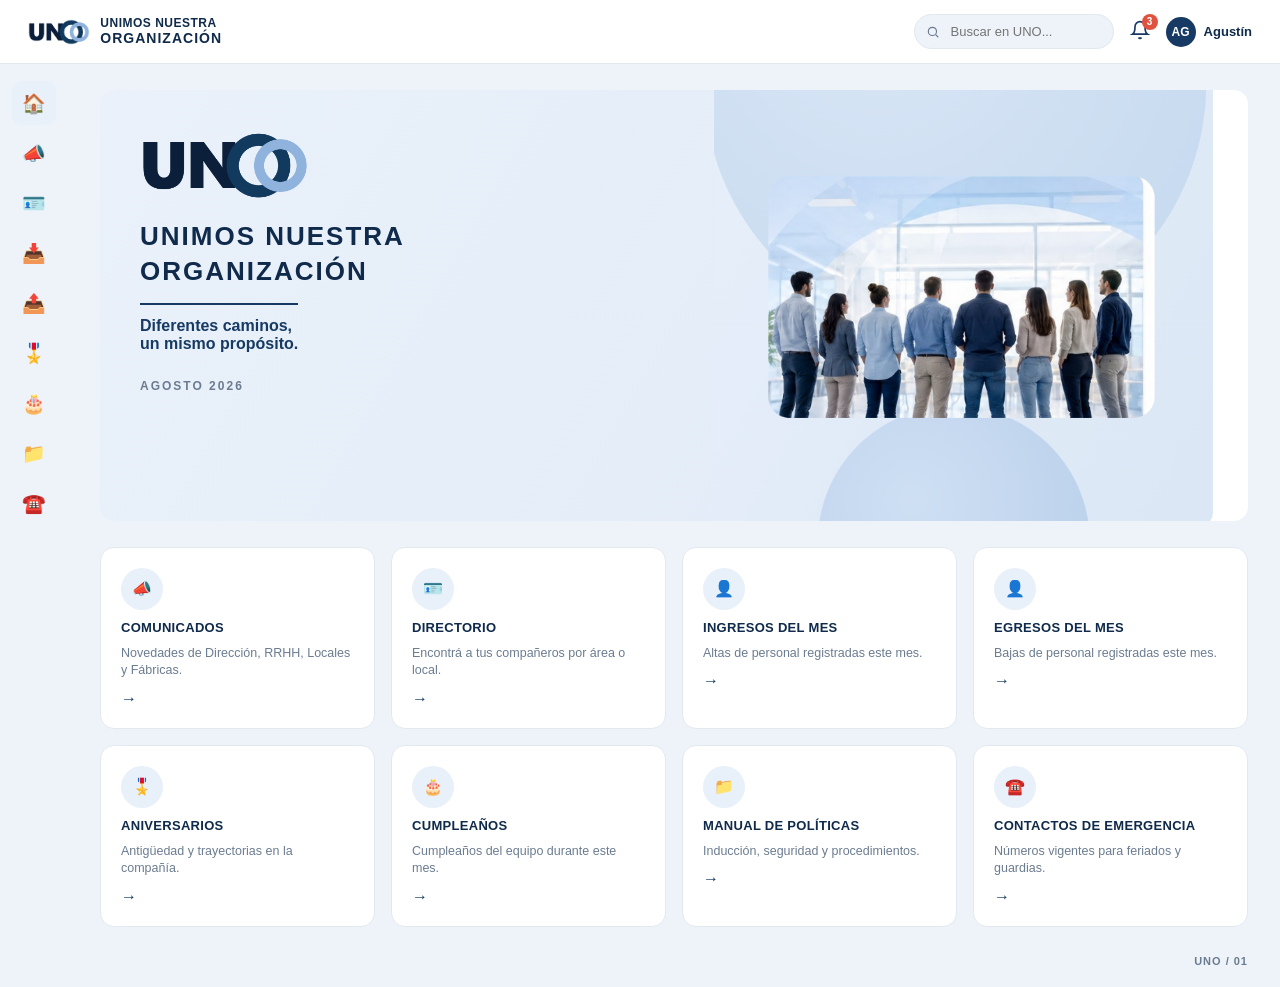
==== commit bbdee3a9: "Collapse sidebar to an icon-only rail The home page repeated every nav item twice: once in the sideb" ====
--- a/intranet/index.html
+++ b/intranet/index.html
@@ -10,9 +10,6 @@
 <body>
 
 <header class="topbar">
-  <button class="menu-toggle" id="menuToggle" aria-label="Menú">
-    <svg width="22" height="22" viewBox="0 0 24 24" fill="none" stroke="currentColor" stroke-width="2"><line x1="3" y1="6" x2="21" y2="6"/><line x1="3" y1="12" x2="21" y2="12"/><line x1="3" y1="18" x2="21" y2="18"/></svg>
-  </button>
   <a class="brand" href="index.html">
     <img class="logo" src="assets/images/logo-uno.png" alt="UNO">
     <div class="name">UNIMOS NUESTRA<b>ORGANIZACIÓN</b></div>
@@ -32,15 +29,15 @@
 
 <div class="layout">
   <aside class="sidebar" id="sidebar">
-    <a href="index.html" class="active">🏠 Inicio</a>
-    <a href="comunicados.html">📣 Comunicados</a>
-    <a href="directorio.html">🪪 Directorio</a>
-    <a href="ingresos.html">👤➕ Ingresos del mes</a>
-    <a href="egresos.html">👤➖ Egresos del mes</a>
-    <a href="aniversarios.html">🎖️ Aniversarios</a>
-    <a href="cumpleanos.html">🎂 Cumpleaños</a>
-    <a href="politicas.html">📁 Manual de políticas</a>
-    <a href="contactos.html">☎️ Contactos de emergencia</a>
+    <a href="index.html" class="active" data-label="Inicio">🏠</a>
+    <a href="comunicados.html" data-label="Comunicados">📣</a>
+    <a href="directorio.html" data-label="Directorio">🪪</a>
+    <a href="ingresos.html" data-label="Ingresos del mes">📥</a>
+    <a href="egresos.html" data-label="Egresos del mes">📤</a>
+    <a href="aniversarios.html" data-label="Aniversarios">🎖️</a>
+    <a href="cumpleanos.html" data-label="Cumpleaños">🎂</a>
+    <a href="politicas.html" data-label="Manual de políticas">📁</a>
+    <a href="contactos.html" data-label="Contactos de emergencia">☎️</a>
   </aside>
 
   <main class="content">
--- a/intranet/assets/style.css
+++ b/intranet/assets/style.css
@@ -40,15 +40,24 @@
 /* Layout */
 .layout{display:flex;align-items:flex-start;max-width:1500px;margin:0 auto;}
 .sidebar{
-  width:230px;flex:none;padding:20px 12px;position:sticky;top:65px;
-  height:calc(100vh - 65px);overflow-y:auto;
+  width:68px;flex:none;padding:16px 10px;position:sticky;top:65px;
+  height:calc(100vh - 65px);display:flex;flex-direction:column;align-items:center;gap:6px;
 }
 .sidebar a{
-  display:flex;align-items:center;gap:12px;padding:10px 14px;border-radius:10px;
-  font-size:14px;font-weight:600;color:var(--navy-dark);margin-bottom:4px;
+  position:relative;display:flex;align-items:center;justify-content:center;
+  width:44px;height:44px;border-radius:10px;font-size:19px;color:var(--navy-dark);
 }
 .sidebar a.active{background:var(--blue-soft);color:var(--navy);}
 .sidebar a:hover:not(.active){background:#f4f8fc;}
+/* Tooltip con el nombre de la sección, para abrir "otro espacio" sin texto fijo */
+.sidebar a::after{
+  content:attr(data-label);
+  position:absolute;left:56px;top:50%;transform:translateY(-50%);
+  background:var(--navy-dark);color:#fff;font-size:12px;font-weight:600;
+  padding:6px 10px;border-radius:8px;white-space:nowrap;
+  opacity:0;pointer-events:none;transition:opacity .12s ease;z-index:80;
+}
+.sidebar a:hover::after{opacity:1;}
 
 .content{flex:1;min-width:0;padding:26px 32px 60px;position:relative;}
 .eyebrow{font-size:12px;font-weight:800;letter-spacing:1px;color:var(--navy);margin-bottom:6px;}
@@ -157,12 +166,13 @@
 
 .hidden{display:none !important;}
 
-/* Mobile sidebar toggle */
-.menu-toggle{display:none;background:none;border:none;color:var(--navy-dark);padding:4px;}
+/* El sidebar es una barra angosta de íconos, siempre visible: alcanza
+   con achicar el buscador en pantallas chicas, no hace falta ocultarlo. */
 @media (max-width:900px){
-  .menu-toggle{display:block;}
-  .sidebar{position:fixed;left:-260px;top:0;height:100vh;background:var(--card);z-index:60;
-    transition:left .2s;box-shadow:2px 0 12px rgba(0,0,0,.1);padding-top:70px;}
-  .sidebar.open{left:0;}
   .search input{width:120px;}
 }
+@media (max-width:480px){
+  .sidebar{width:56px;}
+  .sidebar a{width:38px;height:38px;font-size:17px;}
+  .search{display:none;}
+}
